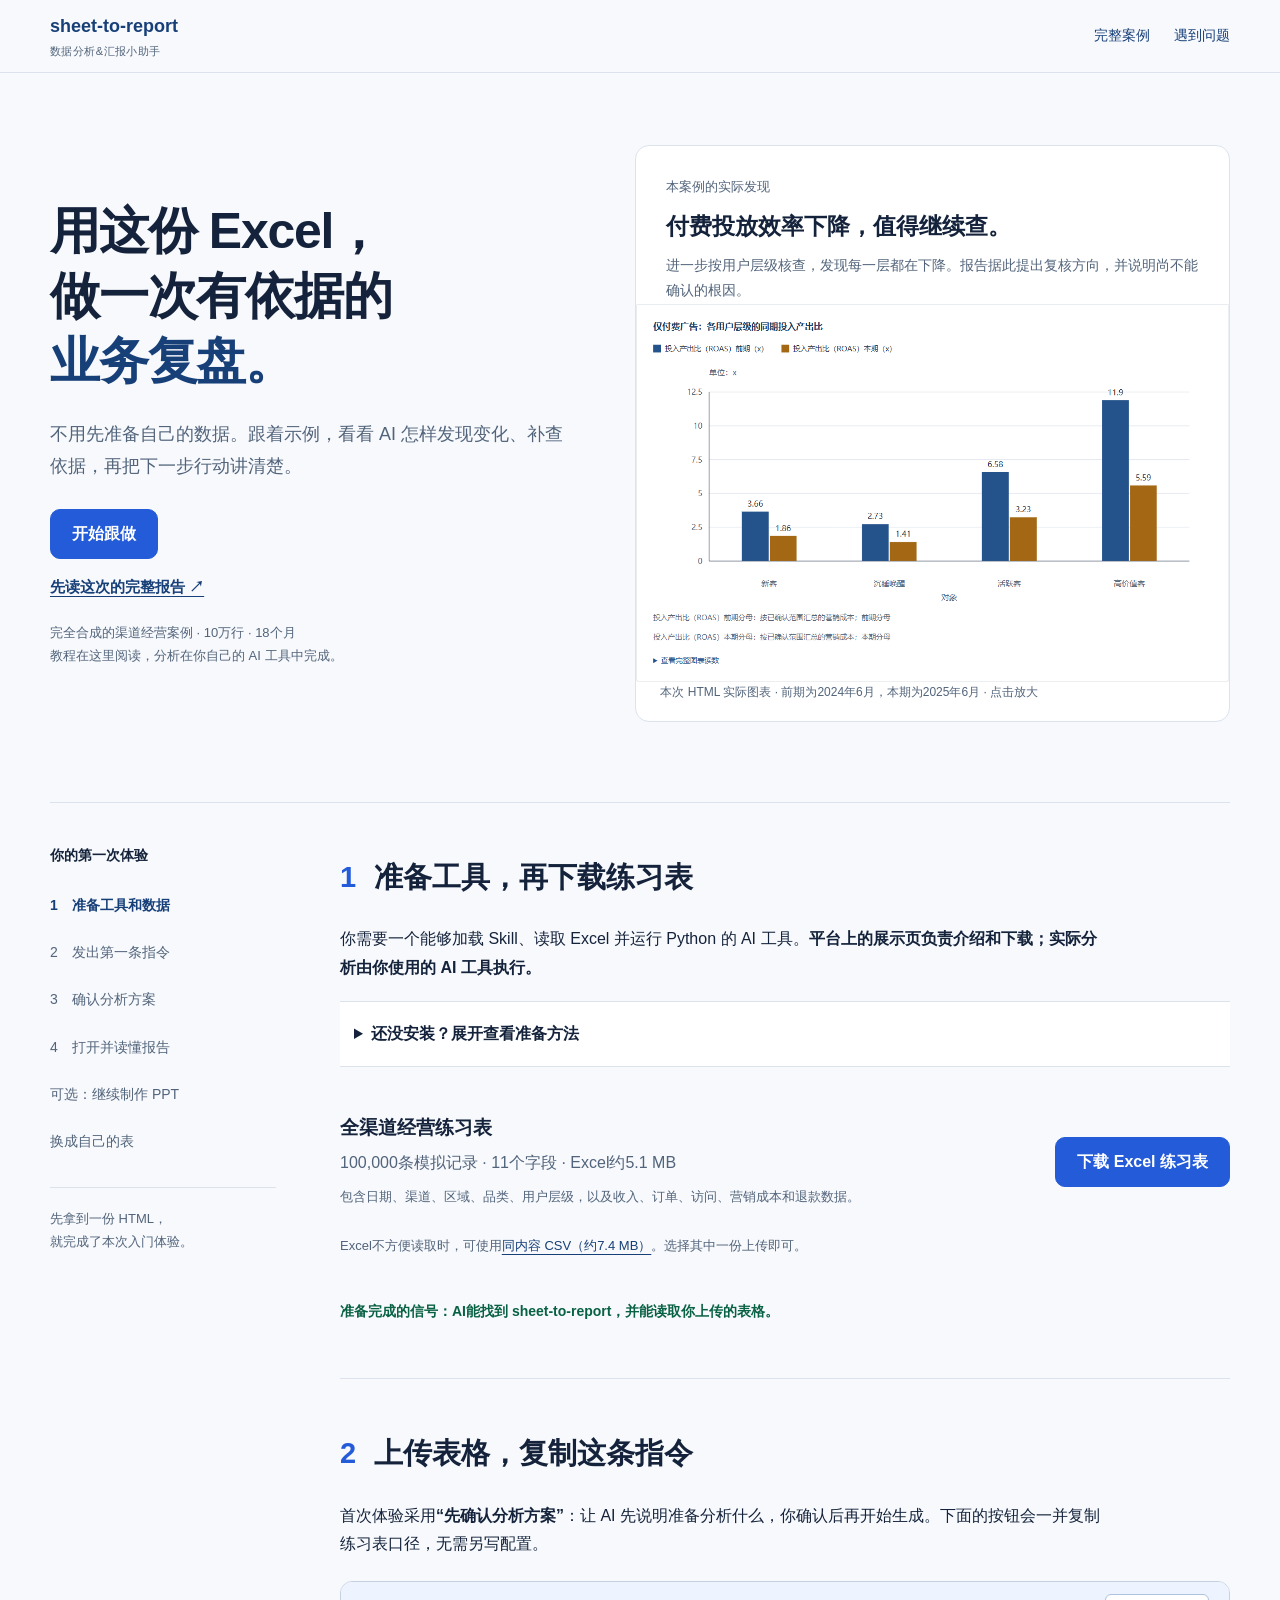
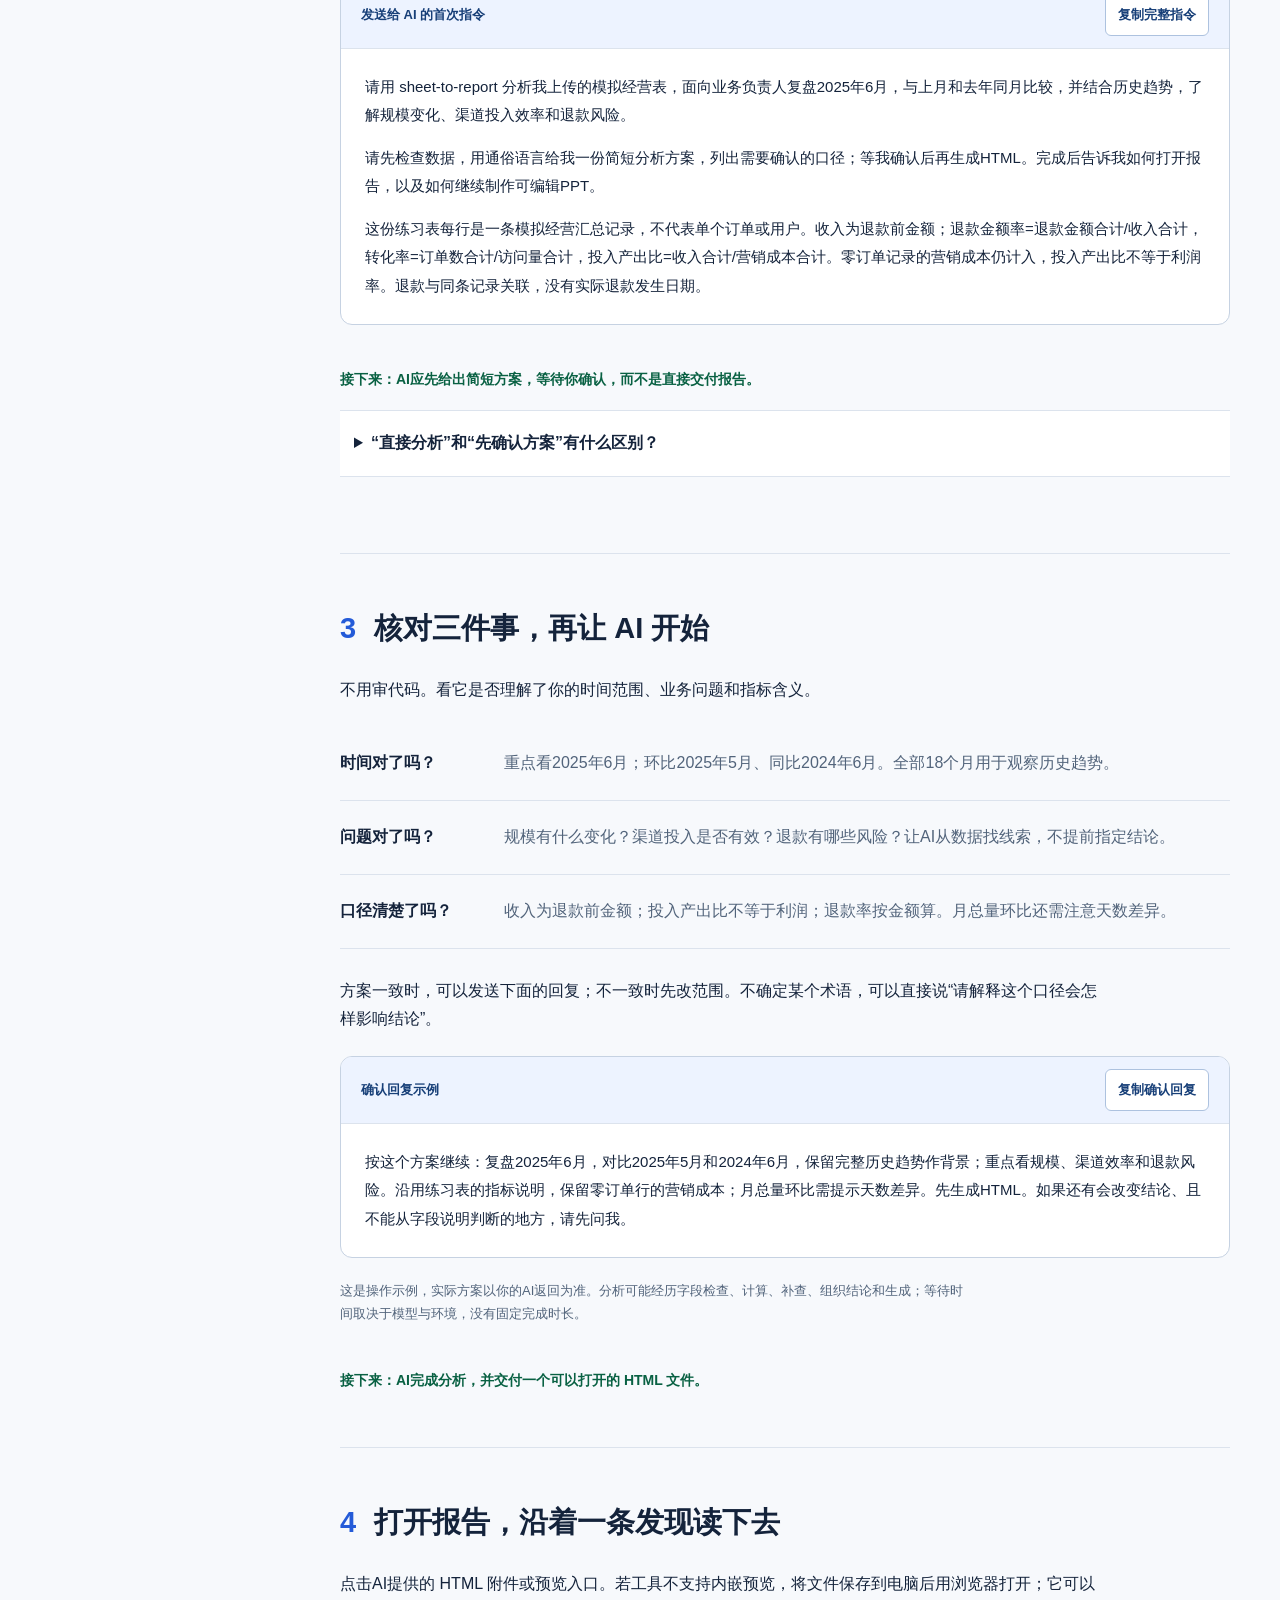
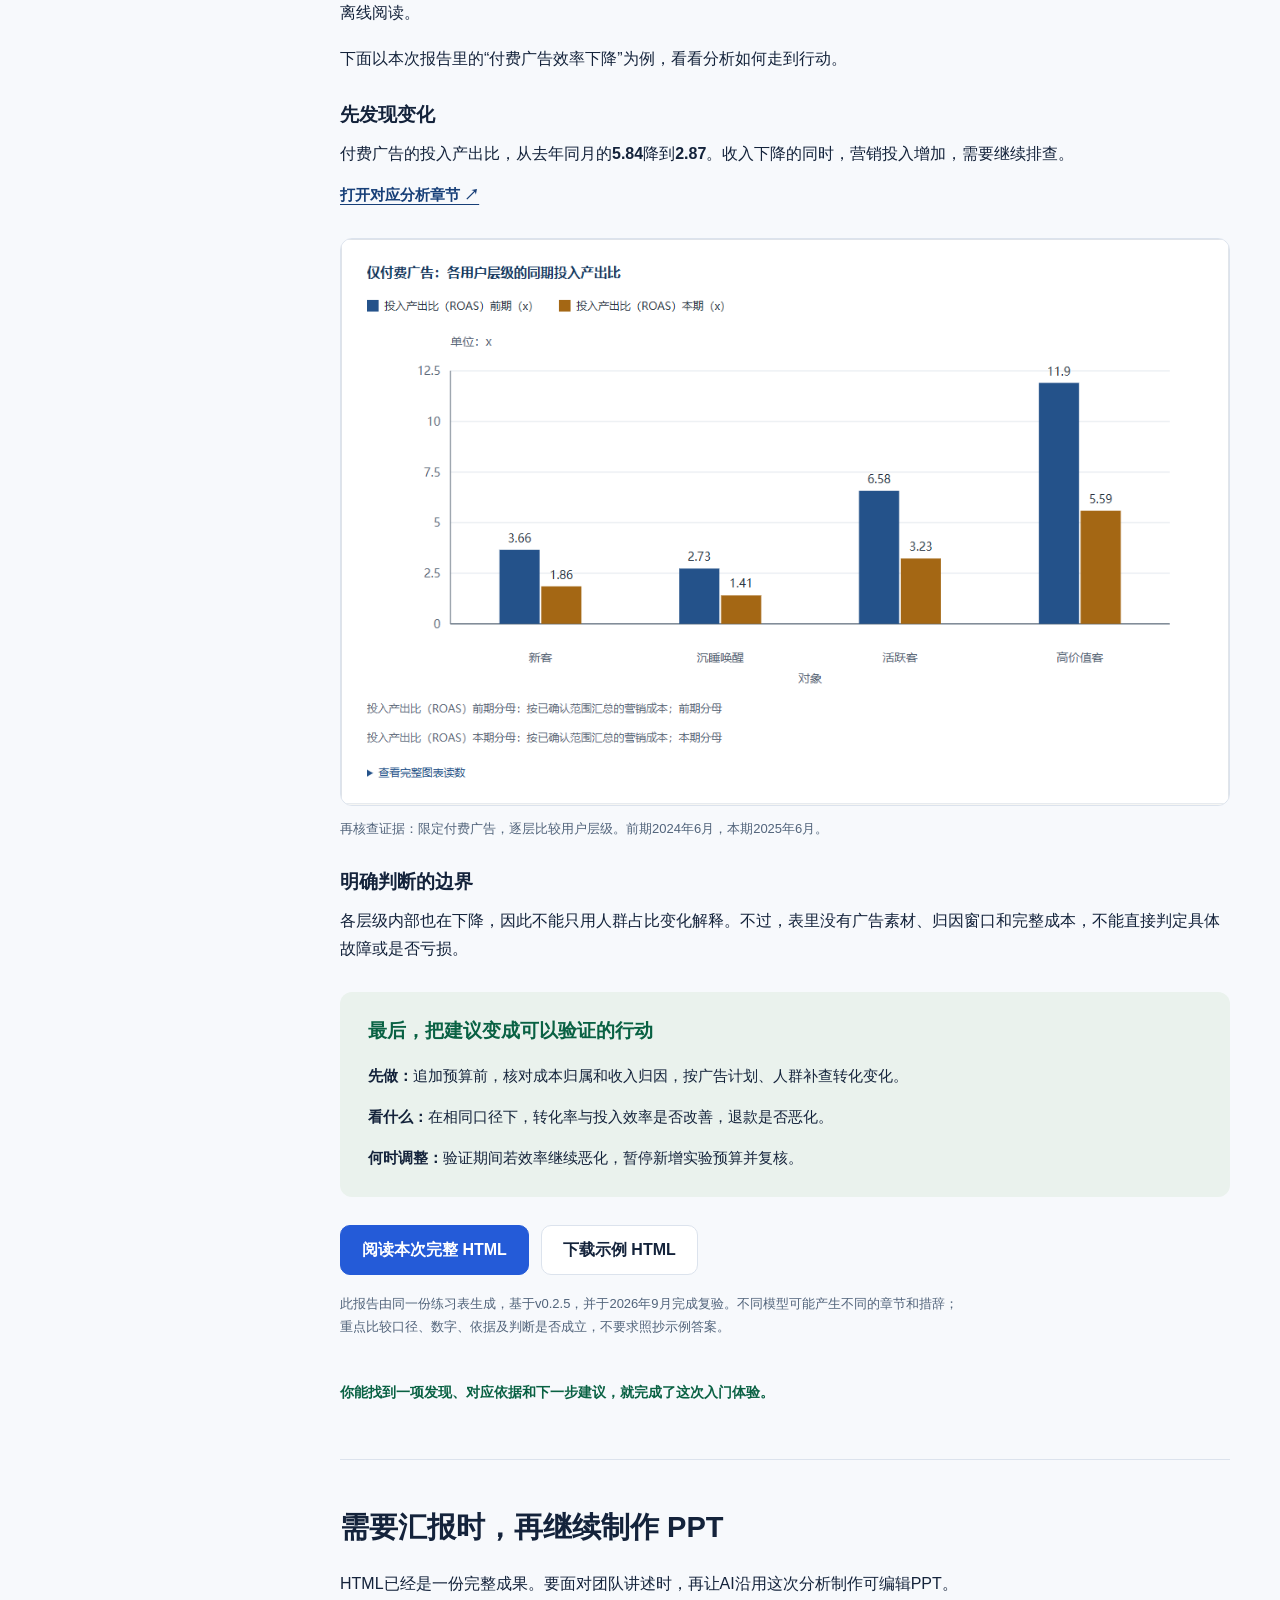
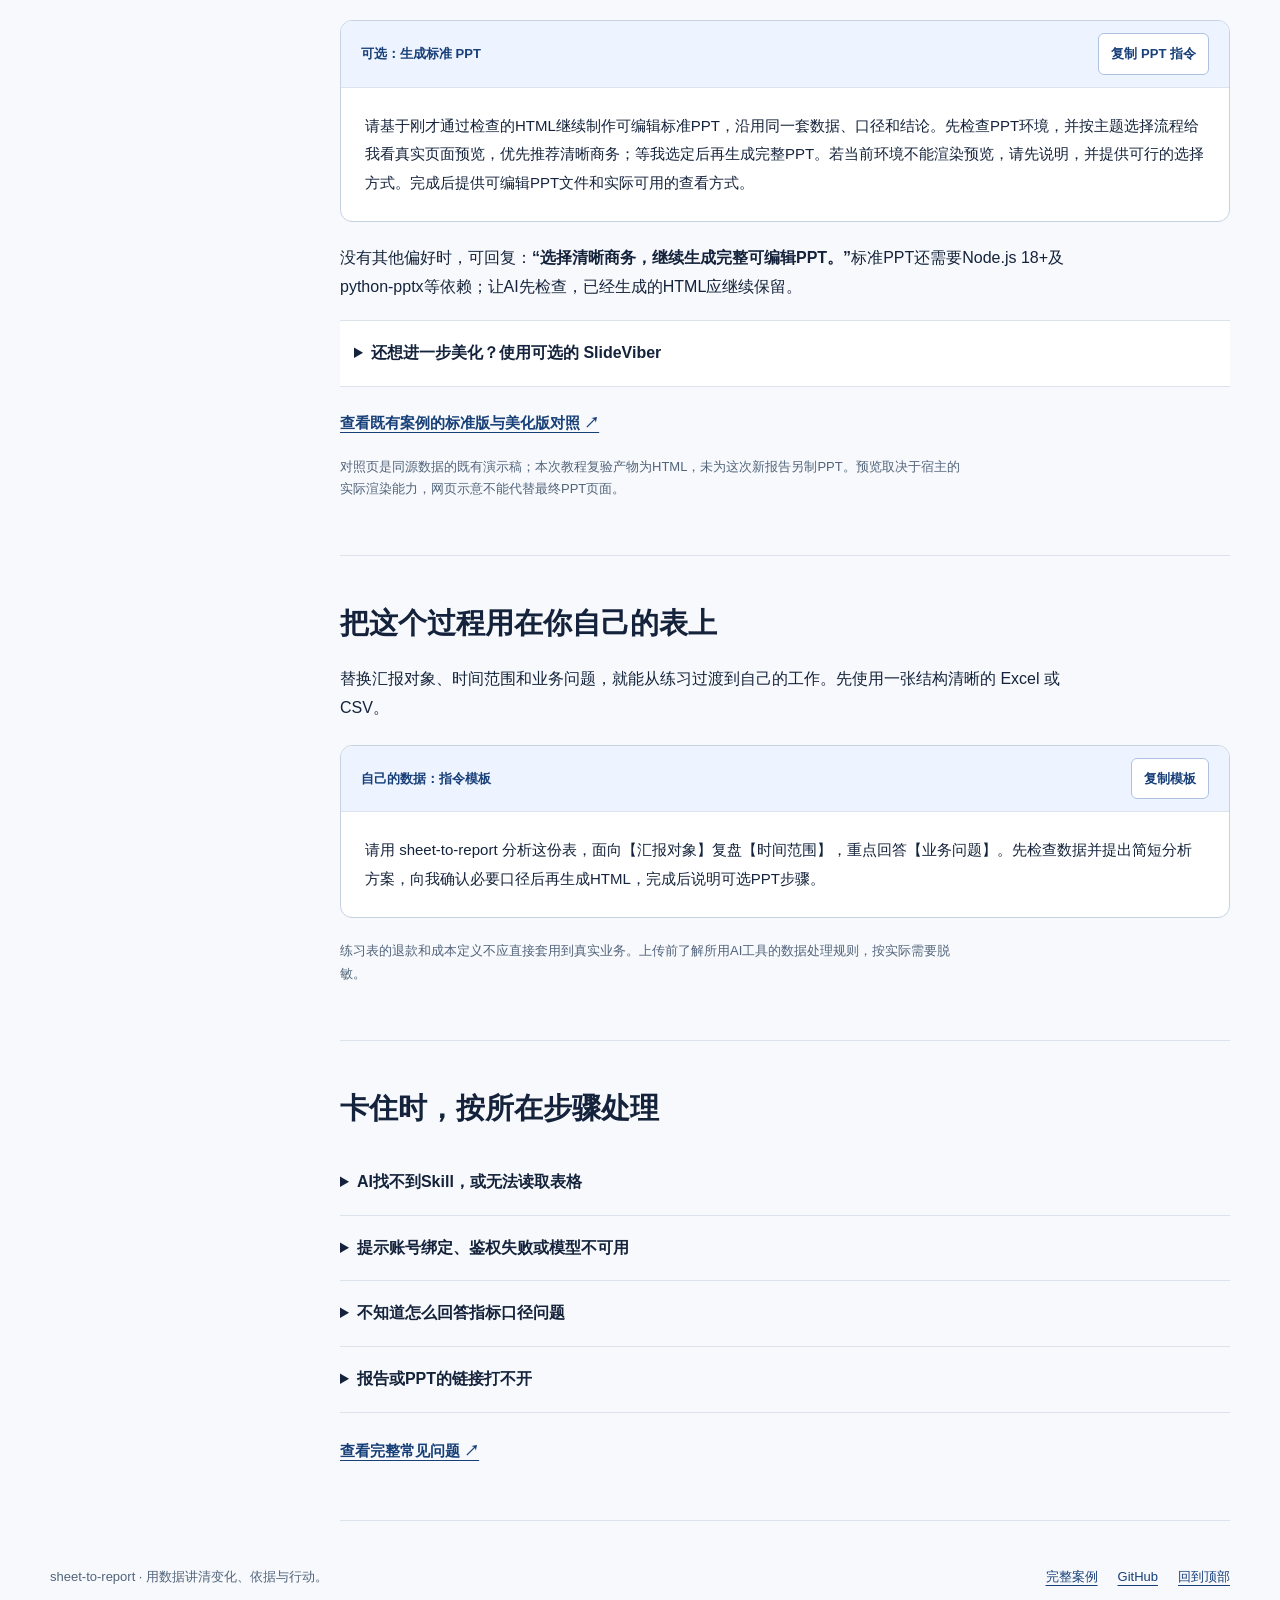
==== docs/guide.html @ 98fe3fe5 "docs: add guided first-use tutorial with synthetic practice data" ====
<!doctype html>
<html lang="zh-CN">
<head>
<meta charset="utf-8"><meta name="viewport" content="width=device-width,initial-scale=1">
<meta name="description" content="下载10万行完全合成的经营练习表，跟着四步体验 sheet-to-report：准备、发起、确认、查看报告；按需继续制作PPT。">
<meta name="theme-color" content="#173f78"><title>跟着示例做一次｜sheet-to-report</title>
<link rel="stylesheet" href="assets/guide/guide.css">
</head>
<body>
<a class="skip" href="#start">跳到操作步骤</a>
<header class="topbar"><div class="top-inner"><a class="brand" href="index.html">sheet-to-report<span>数据分析&amp;汇报小助手</span></a><nav aria-label="站点导航"><a href="index.html">完整案例</a><a href="#help">遇到问题</a></nav></div></header>
<main>
<section class="intro wrap" aria-labelledby="title">
 <div><h1 id="title">用这份 Excel，<br>做一次有依据的<br><em>业务复盘。</em></h1><p class="lead">不用先准备自己的数据。跟着示例，看看 AI 怎样发现变化、补查依据，再把下一步行动讲清楚。</p><a class="button primary" href="#start">开始跟做</a><a class="text-link" href="guide-report.html" target="_blank" rel="noopener">先读这次的完整报告 ↗</a><p class="caption">完全合成的渠道经营案例 · 10万行 · 18个月<br>教程在这里阅读，分析在你自己的 AI 工具中完成。</p></div>
 <figure class="hero-proof"><div class="proof-heading"><span>本案例的实际发现</span><strong>付费投放效率下降，值得继续查。</strong><p>进一步按用户层级核查，发现每一层都在下降。报告据此提出复核方向，并说明尚不能确认的根因。</p></div><a href="assets/guide/paid-segments.png" target="_blank" rel="noopener" aria-label="打开付费用户层级图大图"><img src="assets/guide/paid-segments.png" width="1064" height="680" alt="仅付费广告：新客、沉睡唤醒、活跃客和高价值客的投入产出比，2025年6月均低于2024年6月"></a><figcaption>本次 HTML 实际图表 · 前期为2024年6月，本期为2025年6月 · 点击放大</figcaption></figure>
</section>
<div class="walkthrough wrap">
 <aside class="contents"><p>你的第一次体验</p><nav aria-label="教程步骤"><a href="#start">1　准备工具和数据</a><a href="#ask">2　发出第一条指令</a><a href="#confirm">3　确认分析方案</a><a href="#read">4　打开并读懂报告</a><a href="#ppt">可选：继续制作 PPT</a><a href="#own">换成自己的表</a></nav><p class="small">先拿到一份 HTML，<br>就完成了本次入门体验。</p></aside>
 <div class="steps">
 <section class="step" id="start" aria-labelledby="start-title"><div class="step-heading"><span class="step-number">1</span><h2 id="start-title">准备工具，再下载练习表</h2></div>
 <p>你需要一个能够加载 Skill、读取 Excel 并运行 Python 的 AI 工具。<strong>平台上的展示页负责介绍和下载；实际分析由你使用的 AI 工具执行。</strong></p>
 <details class="help-block" id="install"><summary>还没安装？展开查看准备方法</summary><div class="details-body"><p>例如，你可以在支持本地执行的 Codex 或 Claude Code 中加载本 Skill。以下安装入口来自项目现有说明；不同工具的菜单和授权方式可能不同。</p>
 <h3>使用兼容 Agent Skills 的安装器</h3><p>若电脑已有 Node.js，在终端运行下面的命令，按安装器提示选择你实际使用的工具。命令由兼容安装器执行，不是发给模型的分析话术。</p><div class="copy-box compact"><pre id="install-command">npx skills add https://github.com/majichuan/sheet-to-report --skill sheet-to-report</pre><button type="button" data-copy="install-command">复制安装命令</button></div>
 <h3>使用 Claude Code 插件入口</h3><p>在 Claude Code 中依次执行：</p><div class="copy-box compact"><pre id="claude-command">/plugin marketplace add majichuan/sheet-to-report
/plugin install sheet-to-report@majichuan-skills</pre><button type="button" data-copy="claude-command">复制两条命令</button></div><p class="small">这是作者维护的 GitHub 插件入口，不代表官方社区目录收录。</p>
 <p>也可按所用工具的说明导入 <a href="https://github.com/majichuan/sheet-to-report/releases/tag/v0.2.5" target="_blank" rel="noopener">v0.2.5 发布包</a>，保持整个 Skill 目录完整。HTML 需要 Python 3.10+、pandas、NumPy 和 openpyxl；让 AI 按 <a href="https://github.com/majichuan/sheet-to-report/blob/main/INSTALL.md" target="_blank" rel="noopener">安装与环境说明</a>检查并解释缺项。PPT 的额外依赖到可选阶段再检查。</p>
 </div></details>
 <div class="download-row"><div><h3>全渠道经营练习表</h3><p>100,000条模拟记录 · 11个字段 · Excel约5.1 MB</p><p class="small">包含日期、渠道、区域、品类、用户层级，以及收入、订单、访问、营销成本和退款数据。</p></div><a class="button primary" href="downloads/sheet-to-report-100k.xlsx" download>下载 Excel 练习表</a></div>
 <p class="small">Excel不方便读取时，可使用<a href="downloads/sheet-to-report-100k.csv" download>同内容 CSV（约7.4 MB）</a>。选择其中一份上传即可。</p>
 <p class="done">准备完成的信号：AI能找到 sheet-to-report，并能读取你上传的表格。</p>
 </section>
 <section class="step" id="ask" aria-labelledby="ask-title"><div class="step-heading"><span class="step-number">2</span><h2 id="ask-title">上传表格，复制这条指令</h2></div>
 <p>首次体验采用<strong>“先确认分析方案”</strong>：让 AI 先说明准备分析什么，你确认后再开始生成。下面的按钮会一并复制练习表口径，无需另写配置。</p>
 <div class="copy-box"><div class="copy-head"><span>发送给 AI 的首次指令</span><button type="button" data-copy="first-prompt">复制完整指令</button></div><div id="first-prompt" class="prompt" tabindex="0"><p>请用 sheet-to-report 分析我上传的模拟经营表，面向业务负责人复盘2025年6月，与上月和去年同月比较，并结合历史趋势，了解规模变化、渠道投入效率和退款风险。</p><p>请先检查数据，用通俗语言给我一份简短分析方案，列出需要确认的口径；等我确认后再生成HTML。完成后告诉我如何打开报告，以及如何继续制作可编辑PPT。</p><p>这份练习表每行是一条模拟经营汇总记录，不代表单个订单或用户。收入为退款前金额；退款金额率=退款金额合计/收入合计，转化率=订单数合计/访问量合计，投入产出比=收入合计/营销成本合计。零订单记录的营销成本仍计入，投入产出比不等于利润率。退款与同条记录关联，没有实际退款发生日期。</p></div></div>
 <p class="done">接下来：AI应先给出简短方案，等待你确认，而不是直接交付报告。</p>
 <details class="help-block"><summary>“直接分析”和“先确认方案”有什么区别？</summary><div class="details-body"><p><strong>先确认方案：</strong>适合第一次使用、目标还需整理，或希望先掌握分析范围时。你确认方案后开始生成。</p><p><strong>直接分析：</strong>适合目标和口径已清楚时；在指令中明确说“直接分析”。遇到会改变结论的歧义，AI仍需询问。</p><p>如果这次AI跳过确认就开始分析，可以提醒：“先停在分析方案，等我确认后再生成。”具体表现仍受模型与宿主影响。</p></div></details>
 </section>
 <section class="step" id="confirm" aria-labelledby="confirm-title"><div class="step-heading"><span class="step-number">3</span><h2 id="confirm-title">核对三件事，再让 AI 开始</h2></div><p>不用审代码。看它是否理解了你的时间范围、业务问题和指标含义。</p>
 <dl class="review-list"><div><dt>时间对了吗？</dt><dd>重点看2025年6月；环比2025年5月、同比2024年6月。全部18个月用于观察历史趋势。</dd></div><div><dt>问题对了吗？</dt><dd>规模有什么变化？渠道投入是否有效？退款有哪些风险？让AI从数据找线索，不提前指定结论。</dd></div><div><dt>口径清楚了吗？</dt><dd>收入为退款前金额；投入产出比不等于利润；退款率按金额算。月总量环比还需注意天数差异。</dd></div></dl>
 <p>方案一致时，可以发送下面的回复；不一致时先改范围。不确定某个术语，可以直接说“请解释这个口径会怎样影响结论”。</p>
 <div class="copy-box"><div class="copy-head"><span>确认回复示例</span><button type="button" data-copy="confirm-prompt">复制确认回复</button></div><p id="confirm-prompt" class="prompt" tabindex="0">按这个方案继续：复盘2025年6月，对比2025年5月和2024年6月，保留完整历史趋势作背景；重点看规模、渠道效率和退款风险。沿用练习表的指标说明，保留零订单行的营销成本；月总量环比需提示天数差异。先生成HTML。如果还有会改变结论、且不能从字段说明判断的地方，请先问我。</p></div>
 <p class="small">这是操作示例，实际方案以你的AI返回为准。分析可能经历字段检查、计算、补查、组织结论和生成；等待时间取决于模型与环境，没有固定完成时长。</p><p class="done">接下来：AI完成分析，并交付一个可以打开的 HTML 文件。</p>
 </section>
 <section class="step" id="read" aria-labelledby="read-title"><div class="step-heading"><span class="step-number">4</span><h2 id="read-title">打开报告，沿着一条发现读下去</h2></div><p>点击AI提供的 HTML 附件或预览入口。若工具不支持内嵌预览，将文件保存到电脑后用浏览器打开；它可以离线阅读。</p><p>下面以本次报告里的“付费广告效率下降”为例，看看分析如何走到行动。</p>
 <article class="finding"><h3>先发现变化</h3><p>付费广告的投入产出比，从去年同月的<strong>5.84</strong>降到<strong>2.87</strong>。收入下降的同时，营销投入增加，需要继续排查。</p><a class="text-link" href="guide-report.html#paid-efficiency" target="_blank" rel="noopener">打开对应分析章节 ↗</a></article>
 <figure class="evidence-figure"><a href="assets/guide/paid-segments.png" target="_blank" rel="noopener" aria-label="放大用户层级核查图"><img src="assets/guide/paid-segments.png" alt="付费广告四类用户层级同比投入产出比均下降，进一步核查总体变化的证据" width="1064" height="680" loading="lazy"></a><figcaption>再核查证据：限定付费广告，逐层比较用户层级。前期2024年6月，本期2025年6月。</figcaption></figure>
 <article class="finding"><h3>明确判断的边界</h3><p>各层级内部也在下降，因此不能只用人群占比变化解释。不过，表里没有广告素材、归因窗口和完整成本，不能直接判定具体故障或是否亏损。</p></article>
 <article class="action-note"><h3>最后，把建议变成可以验证的行动</h3><p><strong>先做：</strong>追加预算前，核对成本归属和收入归因，按广告计划、人群补查转化变化。</p><p><strong>看什么：</strong>在相同口径下，转化率与投入效率是否改善，退款是否恶化。</p><p><strong>何时调整：</strong>验证期间若效率继续恶化，暂停新增实验预算并复核。</p></article>
 <div class="actions"><a class="button primary" href="guide-report.html" target="_blank" rel="noopener">阅读本次完整 HTML</a><a class="button" href="guide-report.html" download="sheet-to-report-练习案例报告.html">下载示例 HTML</a></div>
 <p class="small">此报告由同一份练习表生成，基于v0.2.5，并于2026年9月完成复验。不同模型可能产生不同的章节和措辞；重点比较口径、数字、依据及判断是否成立，不要求照抄示例答案。</p><p class="done">你能找到一项发现、对应依据和下一步建议，就完成了这次入门体验。</p>
 </section>
 <section class="step optional" id="ppt" aria-labelledby="ppt-title"><h2 id="ppt-title">需要汇报时，再继续制作 PPT</h2><p>HTML已经是一份完整成果。要面对团队讲述时，再让AI沿用这次分析制作可编辑PPT。</p>
 <div class="copy-box"><div class="copy-head"><span>可选：生成标准 PPT</span><button type="button" data-copy="ppt-prompt">复制 PPT 指令</button></div><p id="ppt-prompt" class="prompt" tabindex="0">请基于刚才通过检查的HTML继续制作可编辑标准PPT，沿用同一套数据、口径和结论。先检查PPT环境，并按主题选择流程给我看真实页面预览，优先推荐清晰商务；等我选定后再生成完整PPT。若当前环境不能渲染预览，请先说明，并提供可行的选择方式。完成后提供可编辑PPT文件和实际可用的查看方式。</p></div>
 <p>没有其他偏好时，可回复：<strong>“选择清晰商务，继续生成完整可编辑PPT。”</strong>标准PPT还需要Node.js 18+及python-pptx等依赖；让AI先检查，已经生成的HTML应继续保留。</p>
 <details class="help-block"><summary>还想进一步美化？使用可选的 SlideViber</summary><div class="details-body"><p>SlideViber需另行安装。美化时沿用相同分析和已选主题，另外保存美化稿，标准稿保留。</p><div class="copy-box"><div class="copy-head"><span>可选：进一步美化</span><button type="button" data-copy="beautify-prompt">复制美化指令</button></div><p id="beautify-prompt" class="prompt" tabindex="0">我希望进一步美化刚才的标准PPT。请先确认SlideViber是否已安装；如果可用，沿用相同数字、口径、结论和已选主题继续美化。若未安装，请告诉我安装入口，保留现有HTML和标准PPT。</p></div><a href="https://github.com/tf71991/slideviber-skill" target="_blank" rel="noopener">查看 SlideViber 安装说明 ↗</a></div></details>
 <p><a class="text-link" href="index.html#comparison">查看既有案例的标准版与美化版对照 ↗</a></p><p class="small">对照页是同源数据的既有演示稿；本次教程复验产物为HTML，未为这次新报告另制PPT。预览取决于宿主的实际渲染能力，网页示意不能代替最终PPT页面。</p>
 </section>
 <section class="step" id="own" aria-labelledby="own-title"><h2 id="own-title">把这个过程用在你自己的表上</h2><p>替换汇报对象、时间范围和业务问题，就能从练习过渡到自己的工作。先使用一张结构清晰的 Excel 或 CSV。</p><div class="copy-box"><div class="copy-head"><span>自己的数据：指令模板</span><button type="button" data-copy="own-prompt">复制模板</button></div><p id="own-prompt" class="prompt" tabindex="0">请用 sheet-to-report 分析这份表，面向【汇报对象】复盘【时间范围】，重点回答【业务问题】。先检查数据并提出简短分析方案，向我确认必要口径后再生成HTML，完成后说明可选PPT步骤。</p></div><p class="small">练习表的退款和成本定义不应直接套用到真实业务。上传前了解所用AI工具的数据处理规则，按实际需要脱敏。</p></section>
 <section class="step" id="help" aria-labelledby="help-title"><h2 id="help-title">卡住时，按所在步骤处理</h2><div class="faq"><details><summary>AI找不到Skill，或无法读取表格</summary><p>确认Skill已经加载，上传的是Excel或CSV文件而不是网页地址。让AI说明缺少哪项能力。需要安装时返回<a href="#install" data-expand="install">准备步骤</a>。</p></details><details><summary>提示账号绑定、鉴权失败或模型不可用</summary><p>先按所用AI平台的提示检查模型访问权限。这类问题发生在宿主侧，不需要为此重做表格。平台实验场不是本教程的必经步骤。</p></details><details><summary>不知道怎么回答指标口径问题</summary><p>可以回复：“请用这份表的字段解释两种口径有什么差别，以及会影响什么结论。”本练习采用第2步附带的定义；真实业务以你的实际定义为准。</p></details><details><summary>报告或PPT的链接打不开</summary><p>请AI重新提供实际文件或可用附件。HTML保存后可用浏览器打开；PPTX可用PowerPoint或WPS打开。当前宿主支持真实渲染时，可请AI直接展示页面图片；不能渲染时应明确说明。</p></details></div><a class="text-link" href="https://github.com/majichuan/sheet-to-report/blob/main/FAQ.md" target="_blank" rel="noopener">查看完整常见问题 ↗</a></section>
 </div>
</div>
</main>
<footer class="wrap"><p>sheet-to-report · 用数据讲清变化、依据与行动。</p><p><a href="index.html">完整案例</a><a href="https://github.com/majichuan/sheet-to-report" target="_blank" rel="noopener">GitHub</a><a href="#title">回到顶部</a></p></footer>
<div id="copy-status" role="status" aria-live="polite"></div>
<script src="assets/guide/guide.js"></script>
</body></html>
---- docs/assets/guide/guide.css ----
:root{color-scheme:light;--ink:#14233b;--muted:#52647b;--blue:#245bd8;--deep:#173f78;--green:#096143;--line:#dce3ed;--paper:#f7f9fc;--max:1180px;--top:72px}
*{box-sizing:border-box}html{scroll-behavior:smooth;scroll-padding-top:92px}body{margin:0;background:var(--paper);color:var(--ink);font:16px/1.8 "Microsoft YaHei UI","PingFang SC","Noto Sans CJK SC",sans-serif;-webkit-font-smoothing:antialiased}::selection{background:#cfe0ff;color:#102b4e}a{color:var(--deep);text-underline-offset:4px}a:hover{color:var(--blue)}a:focus-visible,button:focus-visible,summary:focus-visible,[tabindex]:focus-visible{outline:3px solid var(--blue);outline-offset:5px}button{font:inherit;cursor:pointer}button,a,summary{-webkit-tap-highlight-color:transparent}img{display:block;max-width:100%;height:auto}h1,h2,h3,p,figure{margin:0}h1,h2,h3{line-height:1.35}p+p{margin-top:14px}h2{font-size:29px}h3{font-size:19px}.wrap{width:min(calc(100% - 48px),var(--max));margin-inline:auto}.topbar{position:sticky;top:0;z-index:30;background:#f7f9fc;border-bottom:1px solid var(--line)}.top-inner{width:min(calc(100% - 48px),var(--max));min-height:var(--top);margin:auto;display:flex;align-items:center;justify-content:space-between;gap:24px}.brand{font-size:18px;font-weight:800;text-decoration:none;white-space:nowrap}.brand span{display:block;font-size:11px;font-weight:500;color:var(--muted);letter-spacing:.04em}.top-inner nav{display:flex;gap:24px;font-size:14px}.top-inner nav a{text-decoration:none}.skip{position:fixed;left:16px;top:-90px;z-index:99;padding:8px 16px;background:white}.skip:focus{top:10px}.intro{display:grid;grid-template-columns:1fr 1.14fr;gap:64px;align-items:center;padding-block:72px 80px}.intro h1{font-size:clamp(34px,3.9vw,52px);line-height:1.3;letter-spacing:-.025em}.intro em{font-style:normal;color:var(--deep)}.lead{max-width:29em;margin-top:24px;color:var(--muted);font-size:18px}.button{display:inline-flex;align-items:center;justify-content:center;padding:12px 21px;min-height:48px;border:1px solid var(--line);border-radius:10px;background:white;color:var(--ink);text-decoration:none;font-weight:700;line-height:1.5;transition:background .15s ease-out}.button.primary{background:var(--blue);color:white;border-color:var(--blue)}.button.primary:hover{background:var(--deep);border-color:var(--deep)}.button:hover{background:#edf3ff}.intro .button{margin-top:26px}.intro .text-link{display:block;margin-top:14px}.text-link{font-weight:700;font-size:15px}.caption,.small,figcaption{font-size:13px;color:var(--muted);line-height:1.75}.caption{margin-top:22px}.hero-proof{background:white;border:1px solid var(--line);border-radius:14px;overflow:hidden}.proof-heading{padding:26px 30px 0}.proof-heading>span{font-size:13px;color:var(--muted)}.proof-heading strong{display:block;font-size:23px;line-height:1.5;margin-block:8px 10px}.proof-heading p{color:var(--muted);font-size:14px}.hero-proof figcaption{padding:0 24px 18px;font-size:12px}.hero-proof img{width:100%}.walkthrough{display:grid;grid-template-columns:226px minmax(0,1fr);gap:64px;align-items:start;border-top:1px solid var(--line)}.contents{position:sticky;top:calc(var(--top) + 28px);padding-top:40px}.contents>p:first-child{font-weight:700;font-size:14px;margin-bottom:16px}.contents nav{display:grid;gap:4px}.contents nav a{display:block;padding:9px 0;color:var(--muted);font-size:14px;text-decoration:none}.contents nav a[aria-current="location"]{font-weight:800;color:var(--deep)}.contents nav a:hover{text-decoration:underline}.contents .small{margin-top:24px;padding-top:20px;border-top:1px solid var(--line)}.steps{min-width:0}.step{padding:48px 0 54px;border-bottom:1px solid var(--line)}.step-heading{display:flex;gap:18px;align-items:baseline;margin-bottom:22px}.step-number{font-size:29px;color:var(--blue);font-variant-numeric:tabular-nums;font-weight:700}.step>h2{margin-bottom:22px}.step>p{max-width:48em}.step>p+p,.step>p+details,.step>details+p{margin-top:18px}.help-block{border-block:1px solid var(--line);margin-block:22px;background:#fff}.help-block summary,.faq summary{cursor:pointer;font-weight:700;padding:18px 14px;min-height:48px}.details-body{padding:0 20px 24px}.details-body h3{margin:24px 0 12px}.download-row{display:flex;align-items:center;justify-content:space-between;gap:30px;padding:26px 0;margin-top:18px}.download-row p{margin-top:8px;color:var(--muted)}.download-row .button{flex-shrink:0}.done{color:var(--green);font-size:14px;font-weight:700;margin-top:24px!important;padding-top:18px}.copy-box{margin-block:22px;background:white;border:1px solid #c6d2e2;border-radius:12px;overflow:hidden}.copy-head{display:flex;align-items:center;justify-content:space-between;gap:16px;padding:12px 20px;background:#edf3ff;border-bottom:1px solid var(--line);font-size:13px;font-weight:700;color:var(--deep)}.copy-box button{border:1px solid #adc2df;border-radius:6px;background:white;color:var(--deep);padding:8px 12px;font-size:13px;font-weight:700;min-height:40px;white-space:nowrap}.copy-box button:hover{background:#dce9ff}.prompt{padding:24px;line-height:1.9;font-size:15px;overflow-wrap:anywhere}.copy-box.compact{padding:16px;display:flex;align-items:start;gap:16px;flex-wrap:wrap}.copy-box pre{margin:0;white-space:pre-wrap;overflow-wrap:anywhere;font:13px/1.8 Consolas,monospace;flex:1;min-width:180px}.review-list{margin:22px 0 28px}.review-list div{display:grid;grid-template-columns:140px 1fr;gap:24px;padding:22px 0;border-bottom:1px solid var(--line)}.review-list dt{font-weight:800}.review-list dd{margin:0;color:var(--muted)}.finding{margin-block:28px}.finding h3{margin-bottom:12px}.finding p{margin-bottom:12px}.evidence-figure{margin-block:28px}.evidence-figure img{width:100%;border:1px solid var(--line);border-radius:12px}.evidence-figure figcaption{margin-top:12px}.action-note{background:#eaf2ed;padding:26px 28px;margin-top:24px;border-radius:12px}.action-note h3{color:var(--green);margin-bottom:18px}.action-note p{font-size:15px}.actions{display:flex;flex-wrap:wrap;gap:12px;margin-block:28px 18px}.optional{background:transparent}.faq{margin-bottom:24px}.faq details{border-bottom:1px solid var(--line)}.faq summary{padding-inline:0}.faq p{padding:0 0 24px;color:var(--muted)}footer{padding-block:44px;display:flex;justify-content:space-between;gap:24px;color:var(--muted);font-size:13px}footer p+p{margin:0}footer a{margin-left:20px}#copy-status:not(:empty){position:fixed;bottom:20px;left:50%;transform:translateX(-50%);z-index:40;max-width:calc(100% - 32px);padding:12px 20px;background:var(--ink);color:white;border-radius:8px;font-size:14px;box-shadow:0 6px 24px #14233b24}summary:hover{color:var(--deep)}
@media(max-width:1000px){.intro{gap:32px}.walkthrough{grid-template-columns:190px minmax(0,1fr);gap:32px}.download-row{align-items:flex-start;flex-direction:column;gap:20px}.intro h1{font-size:40px}.proof-heading{padding:20px 20px 0}.proof-heading strong{font-size:20px}}
@media(max-width:700px){:root{--top:68px}.wrap,.top-inner{width:calc(100% - 32px)}.top-inner{gap:12px}.brand{font-size:16px}.brand span{font-size:10px}.top-inner nav{gap:14px;font-size:12px}.intro{grid-template-columns:1fr;gap:32px;padding-block:38px 44px}.intro h1{font-size:36px}.lead{font-size:16px}.hero-proof{max-width:560px}.walkthrough{display:block}.contents{position:static;padding:26px 0;border-bottom:1px solid var(--line)}.contents nav{grid-template-columns:1fr 1fr;gap:0 12px}.contents .small{display:none}.contents nav a{font-size:13px}.step{padding-block:34px 40px}.step-heading{gap:12px;margin-bottom:18px}h2{font-size:24px}.step-number{font-size:24px}body{font-size:15px}.copy-head{padding:10px 14px;gap:8px}.copy-head>span{font-size:12px}.copy-box button{font-size:12px;padding:8px}.prompt{padding:18px;font-size:14px}.review-list div{grid-template-columns:1fr;gap:7px;padding-block:18px}.action-note{padding:22px 20px}.details-body{padding-inline:14px}.download-row .button{width:100%}.actions .button{width:100%}footer{flex-direction:column;gap:12px}footer a:first-child{margin-left:0}}
@media(prefers-reduced-motion:reduce){html{scroll-behavior:auto}.button{transition:none}}
@media print{.topbar,.contents,.skip,.copy-box button,#copy-status{display:none}body{background:white;font-size:11pt}.wrap{width:100%}.intro{display:block;padding:0}.intro h1{font-size:26pt}.hero-proof{max-width:75%;margin:24px auto}.walkthrough{display:block}.step{break-inside:auto}.copy-box,figure,.action-note{break-inside:avoid}a{color:inherit}.button{border:0;padding:0;min-height:0;background:none!important;color:inherit!important}.intro .button,.intro .text-link{display:none}}
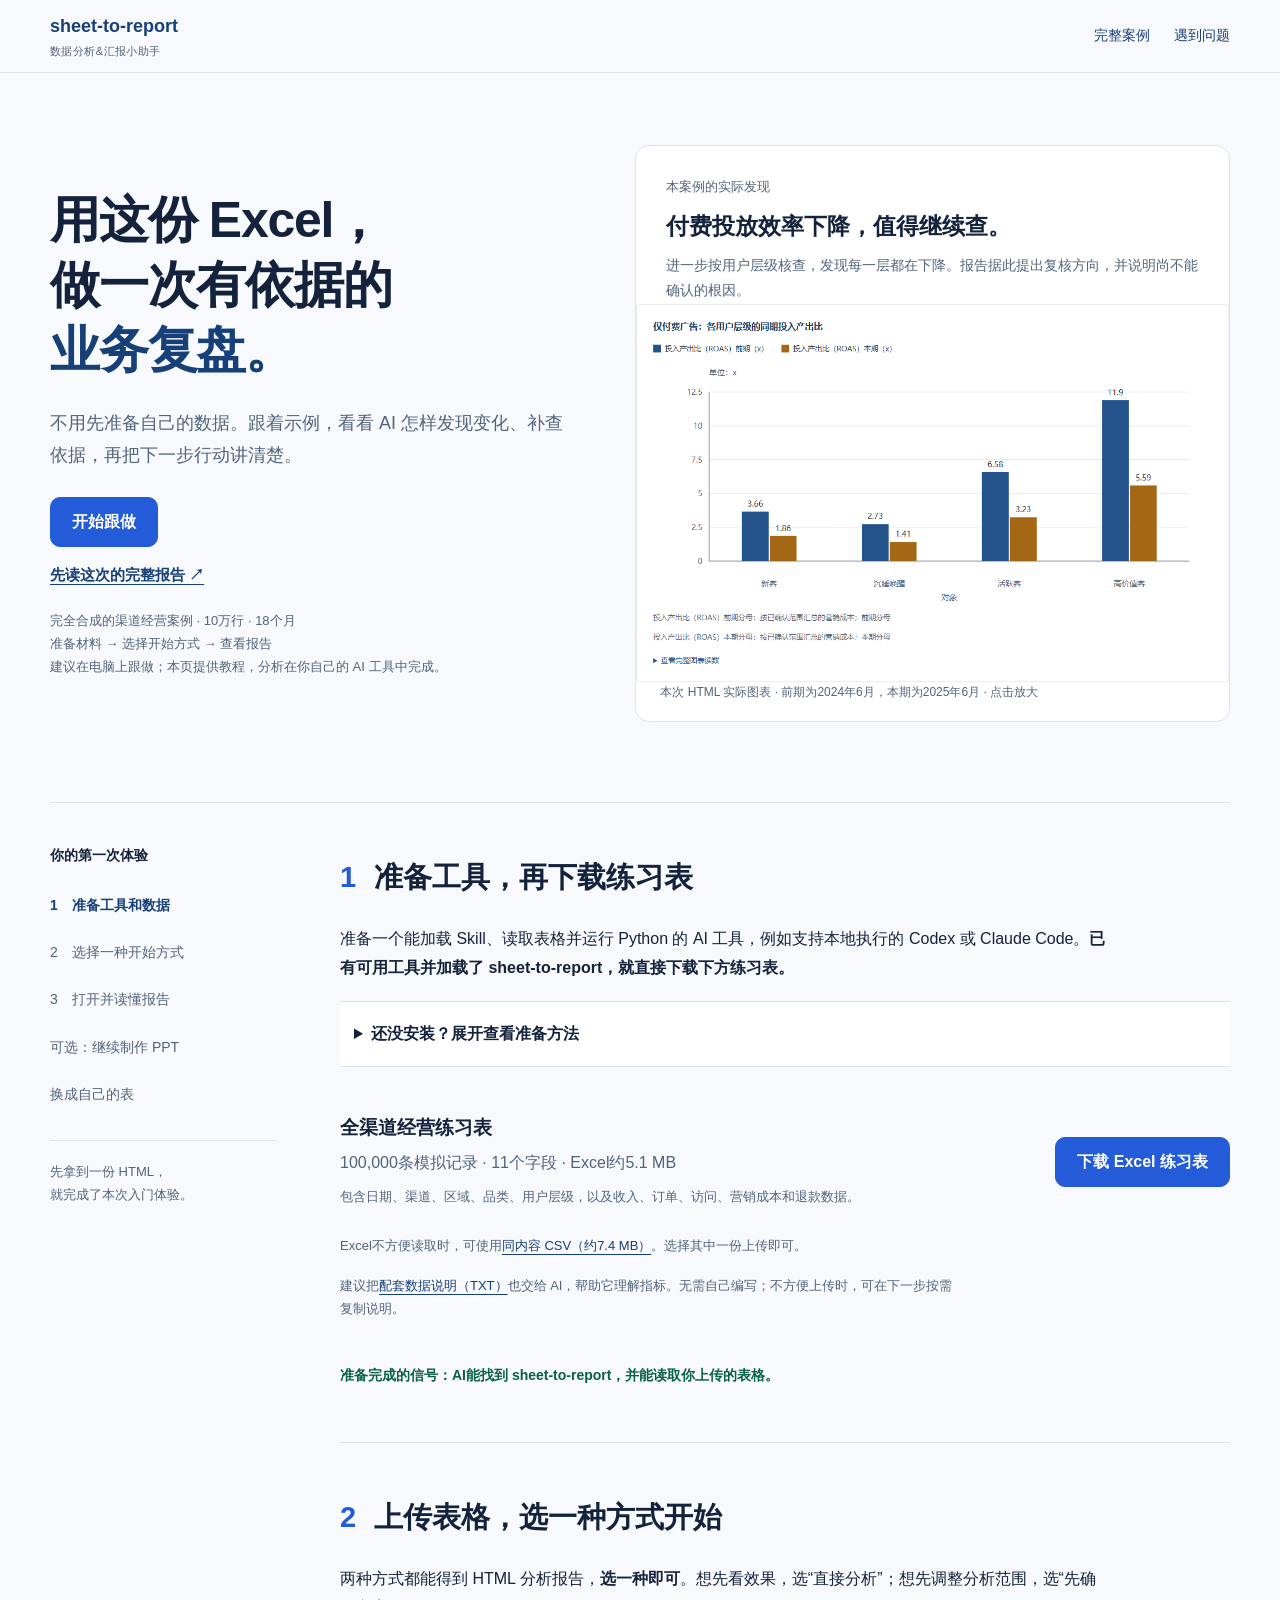
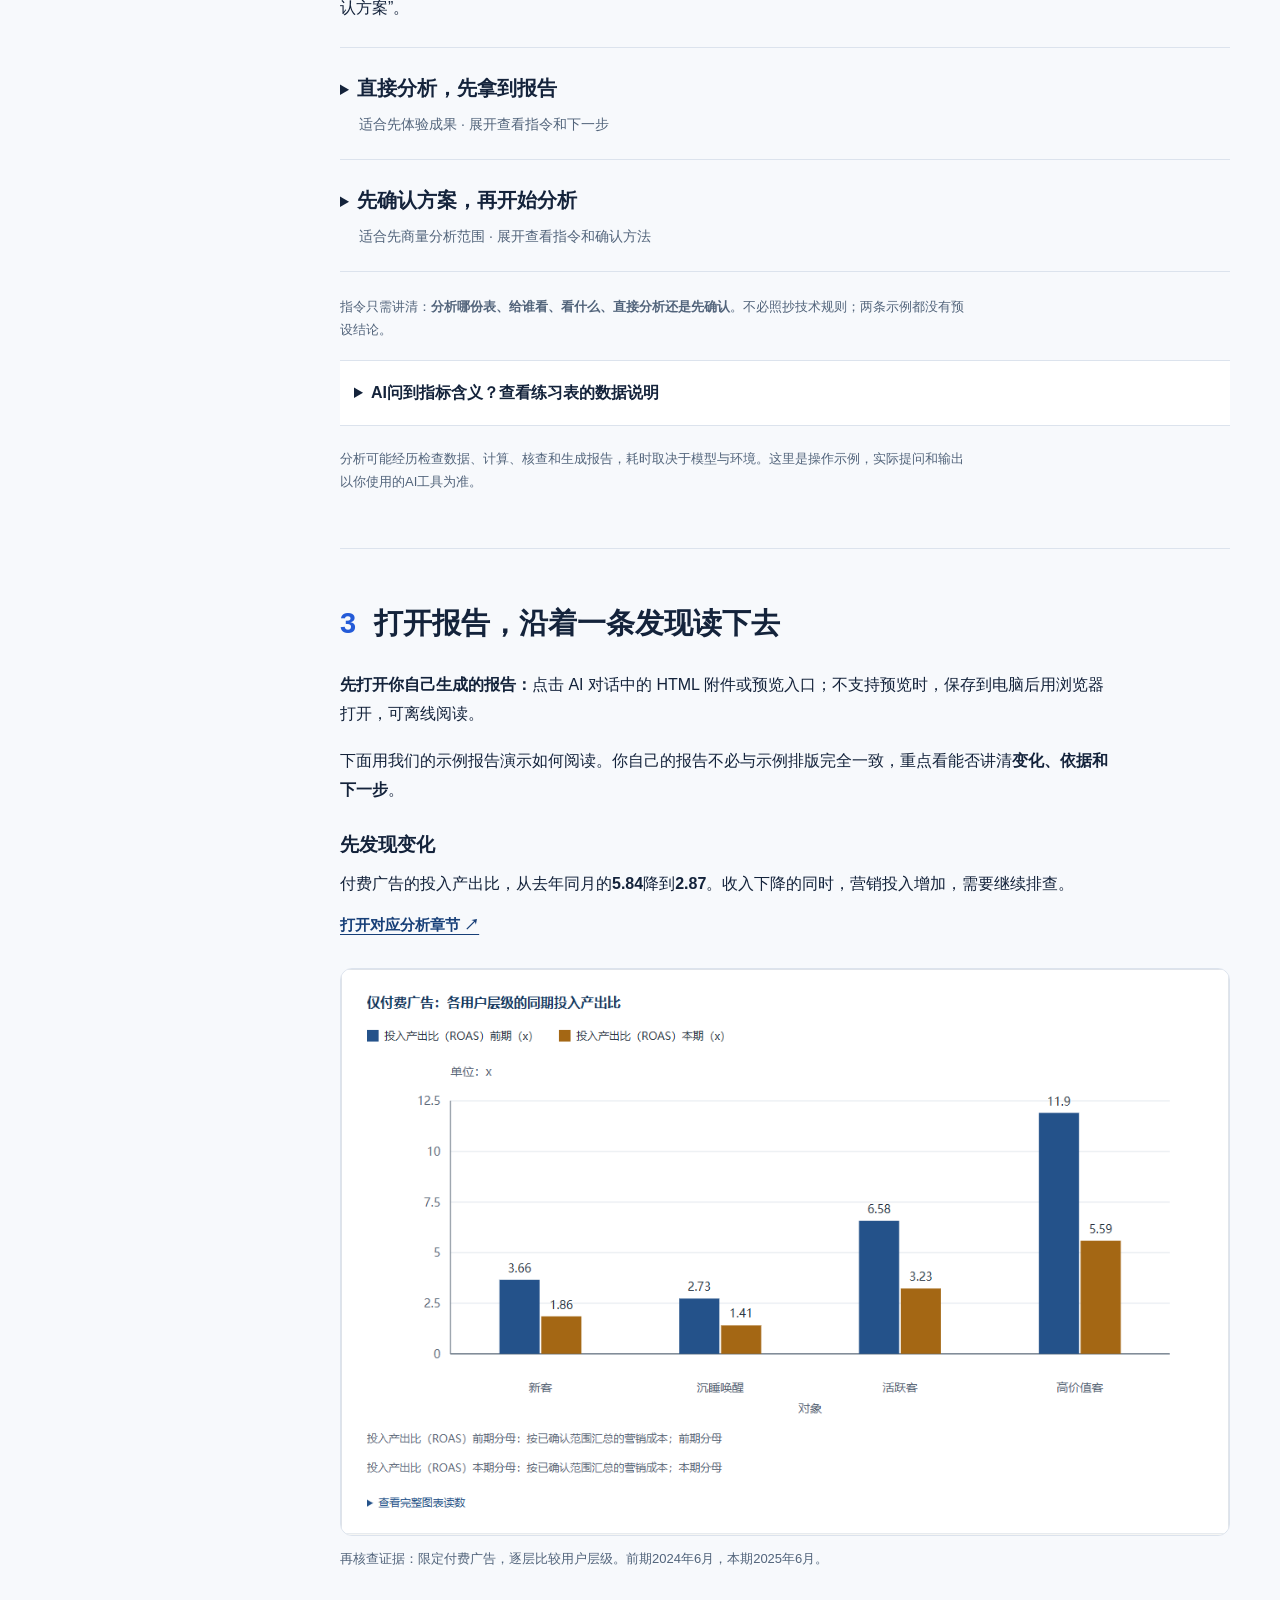
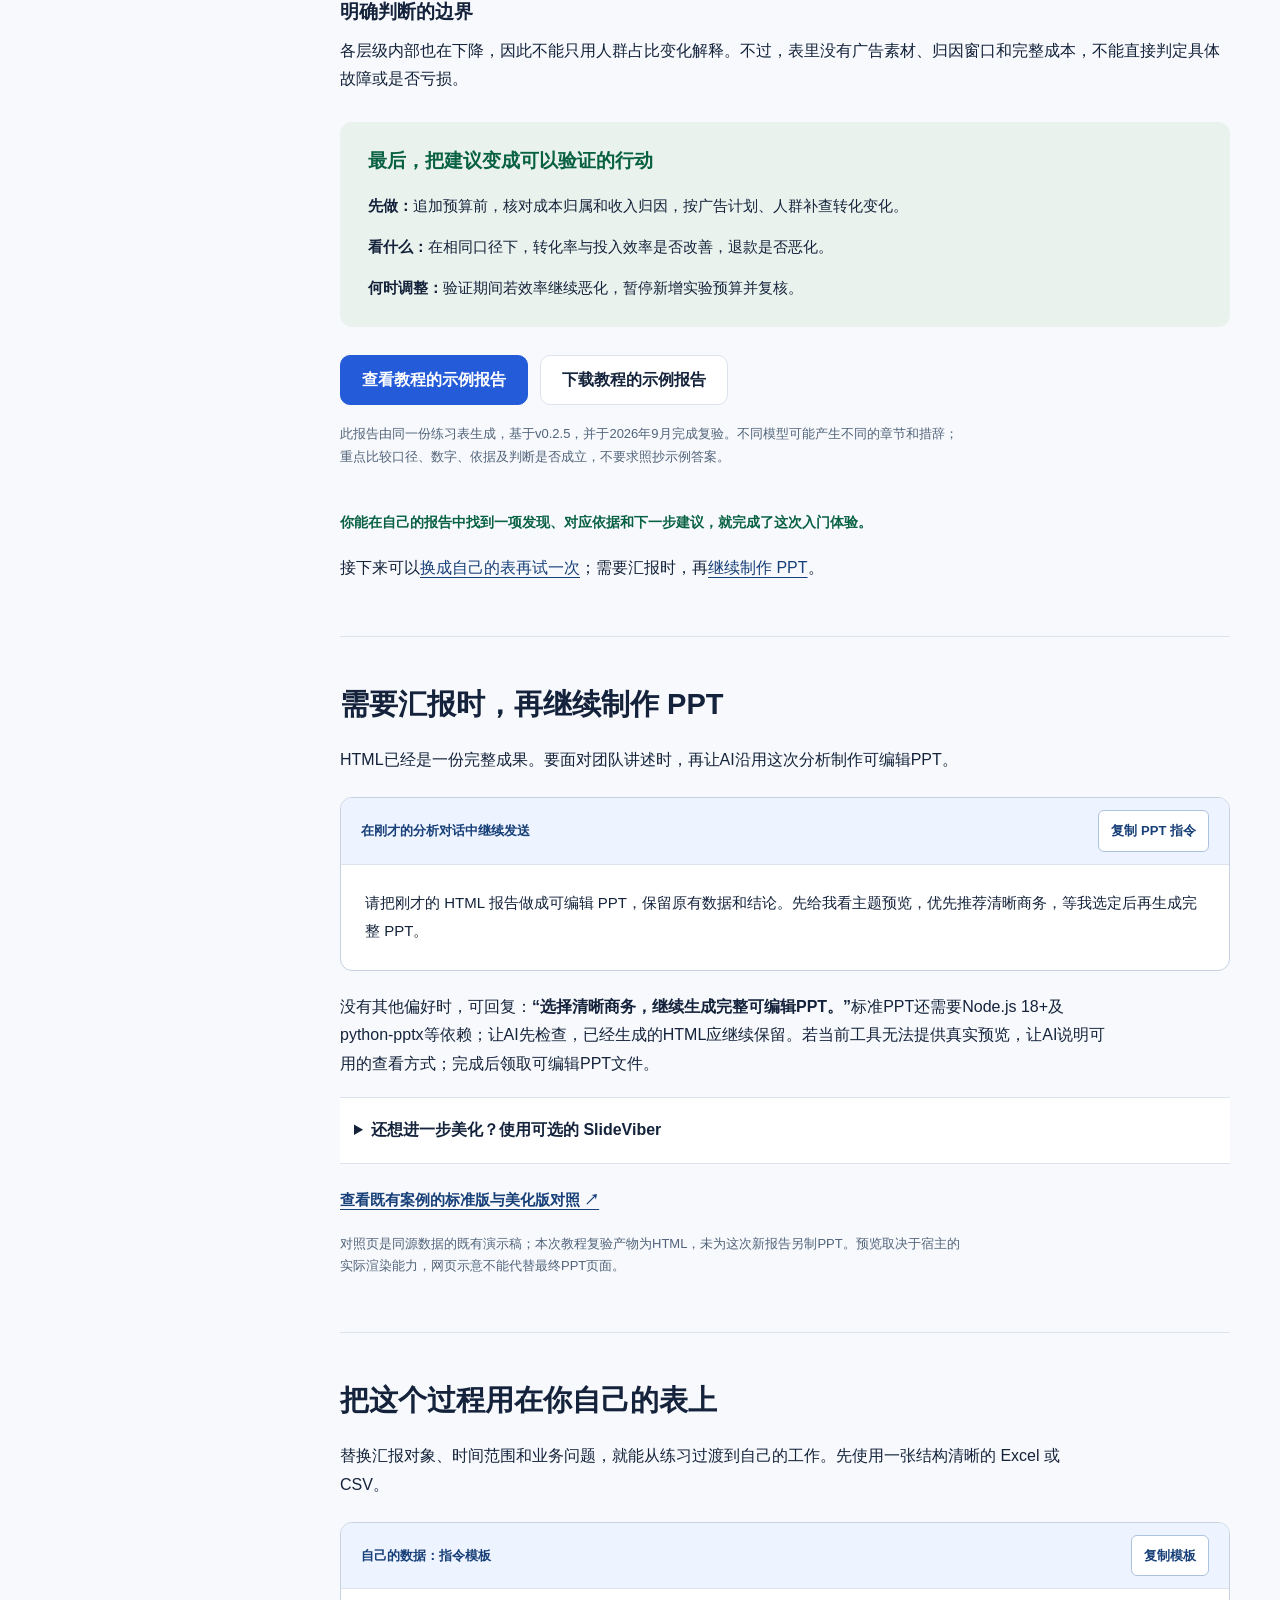
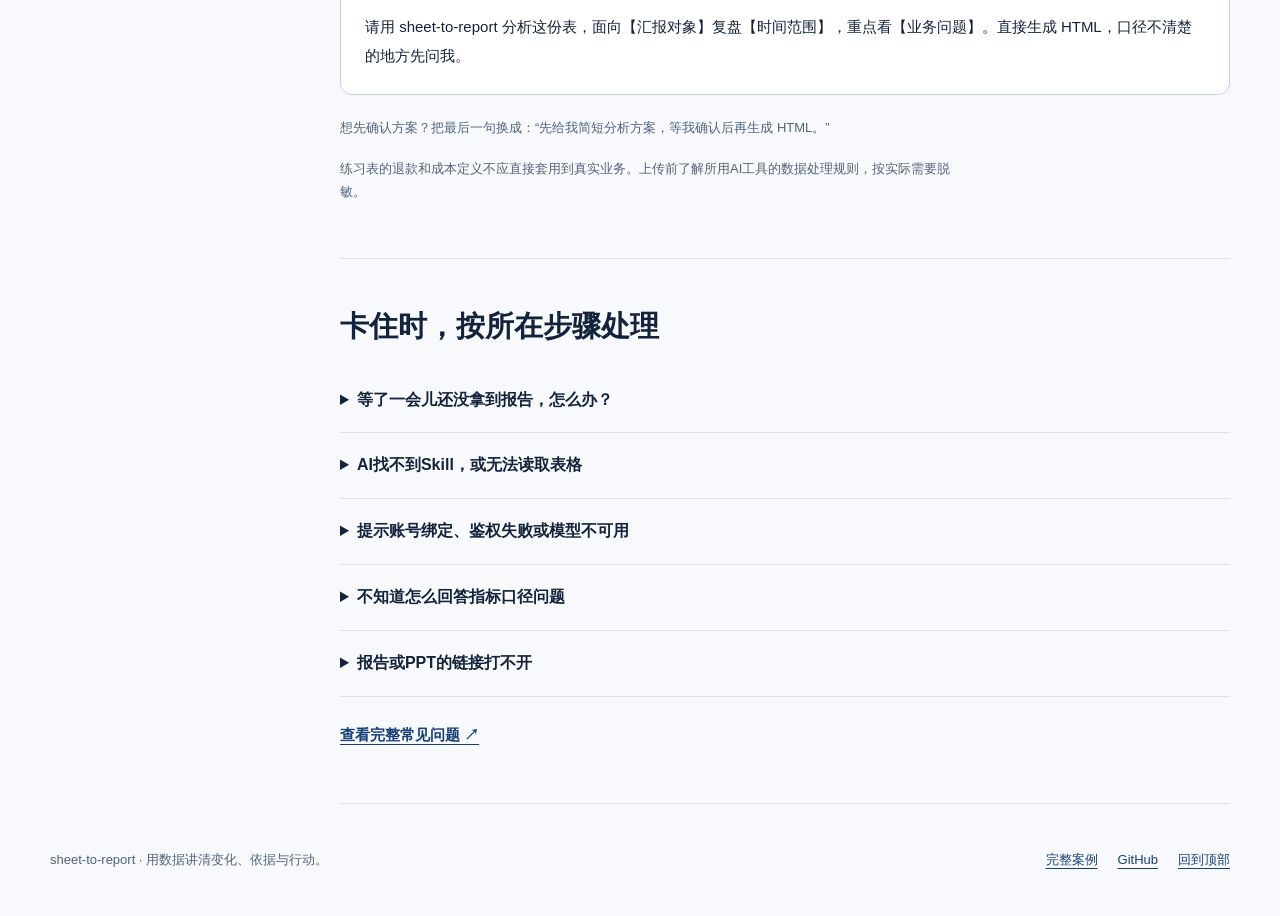
==== commit ee30ee0c: "docs: simplify tutorial routes and first-use prompts" ====
--- a/docs/guide.html
+++ b/docs/guide.html
@@ -2,7 +2,7 @@
 <html lang="zh-CN">
 <head>
 <meta charset="utf-8"><meta name="viewport" content="width=device-width,initial-scale=1">
-<meta name="description" content="下载10万行完全合成的经营练习表，跟着四步体验 sheet-to-report：准备、发起、确认、查看报告；按需继续制作PPT。">
+<meta name="description" content="下载10万行完全合成的经营练习表，跟着三步体验 sheet-to-report：准备材料、选择开始方式、查看报告；按需继续制作PPT。">
 <meta name="theme-color" content="#173f78"><title>跟着示例做一次｜sheet-to-report</title>
 <link rel="stylesheet" href="assets/guide/guide.css">
 </head>
@@ -11,52 +11,62 @@
 <header class="topbar"><div class="top-inner"><a class="brand" href="index.html">sheet-to-report<span>数据分析&amp;汇报小助手</span></a><nav aria-label="站点导航"><a href="index.html">完整案例</a><a href="#help">遇到问题</a></nav></div></header>
 <main>
 <section class="intro wrap" aria-labelledby="title">
- <div><h1 id="title">用这份 Excel，<br>做一次有依据的<br><em>业务复盘。</em></h1><p class="lead">不用先准备自己的数据。跟着示例，看看 AI 怎样发现变化、补查依据，再把下一步行动讲清楚。</p><a class="button primary" href="#start">开始跟做</a><a class="text-link" href="guide-report.html" target="_blank" rel="noopener">先读这次的完整报告 ↗</a><p class="caption">完全合成的渠道经营案例 · 10万行 · 18个月<br>教程在这里阅读，分析在你自己的 AI 工具中完成。</p></div>
+ <div><h1 id="title">用这份 Excel，<br>做一次有依据的<br><em>业务复盘。</em></h1><p class="lead">不用先准备自己的数据。跟着示例，看看 AI 怎样发现变化、补查依据，再把下一步行动讲清楚。</p><a class="button primary" href="#start">开始跟做</a><a class="text-link" href="guide-report.html" target="_blank" rel="noopener">先读这次的完整报告 ↗</a><p class="caption">完全合成的渠道经营案例 · 10万行 · 18个月<br>准备材料 → 选择开始方式 → 查看报告<br>建议在电脑上跟做；本页提供教程，分析在你自己的 AI 工具中完成。</p></div>
  <figure class="hero-proof"><div class="proof-heading"><span>本案例的实际发现</span><strong>付费投放效率下降，值得继续查。</strong><p>进一步按用户层级核查，发现每一层都在下降。报告据此提出复核方向，并说明尚不能确认的根因。</p></div><a href="assets/guide/paid-segments.png" target="_blank" rel="noopener" aria-label="打开付费用户层级图大图"><img src="assets/guide/paid-segments.png" width="1064" height="680" alt="仅付费广告：新客、沉睡唤醒、活跃客和高价值客的投入产出比，2025年6月均低于2024年6月"></a><figcaption>本次 HTML 实际图表 · 前期为2024年6月，本期为2025年6月 · 点击放大</figcaption></figure>
 </section>
 <div class="walkthrough wrap">
- <aside class="contents"><p>你的第一次体验</p><nav aria-label="教程步骤"><a href="#start">1　准备工具和数据</a><a href="#ask">2　发出第一条指令</a><a href="#confirm">3　确认分析方案</a><a href="#read">4　打开并读懂报告</a><a href="#ppt">可选：继续制作 PPT</a><a href="#own">换成自己的表</a></nav><p class="small">先拿到一份 HTML，<br>就完成了本次入门体验。</p></aside>
+ <aside class="contents"><p>你的第一次体验</p><nav aria-label="教程步骤"><a href="#start">1　准备工具和数据</a><a href="#ask">2　选择一种开始方式</a><a href="#read">3　打开并读懂报告</a><a href="#ppt">可选：继续制作 PPT</a><a href="#own">换成自己的表</a></nav><p class="small">先拿到一份 HTML，<br>就完成了本次入门体验。</p></aside>
  <div class="steps">
  <section class="step" id="start" aria-labelledby="start-title"><div class="step-heading"><span class="step-number">1</span><h2 id="start-title">准备工具，再下载练习表</h2></div>
- <p>你需要一个能够加载 Skill、读取 Excel 并运行 Python 的 AI 工具。<strong>平台上的展示页负责介绍和下载；实际分析由你使用的 AI 工具执行。</strong></p>
- <details class="help-block" id="install"><summary>还没安装？展开查看准备方法</summary><div class="details-body"><p>例如，你可以在支持本地执行的 Codex 或 Claude Code 中加载本 Skill。以下安装入口来自项目现有说明；不同工具的菜单和授权方式可能不同。</p>
- <h3>使用兼容 Agent Skills 的安装器</h3><p>若电脑已有 Node.js，在终端运行下面的命令，按安装器提示选择你实际使用的工具。命令由兼容安装器执行，不是发给模型的分析话术。</p><div class="copy-box compact"><pre id="install-command">npx skills add https://github.com/majichuan/sheet-to-report --skill sheet-to-report</pre><button type="button" data-copy="install-command">复制安装命令</button></div>
+ <p>准备一个能加载 Skill、读取表格并运行 Python 的 AI 工具，例如支持本地执行的 Codex 或 Claude Code。<strong>已有可用工具并加载了 sheet-to-report，就直接下载下方练习表。</strong></p>
+ <details class="help-block" id="install"><summary>还没安装？展开查看准备方法</summary><div class="details-body"><p>平台上的展示页负责介绍和下载，分析需在支持执行的 AI 工具中完成。例如，你可以在支持本地执行的 Codex 或 Claude Code 中加载本 Skill。以下安装入口来自项目现有说明；不同工具的菜单和授权方式可能不同。</p>
+ <h3>使用兼容 Agent Skills 的安装器</h3><p>若电脑已有 Node.js，在终端运行下面的命令，按安装器提示选择你实际使用的工具。命令由兼容安装器执行，不是发给模型的分析话术。</p><div class="copy-box compact"><pre id="install-command">npx skills add https://github.com/majichuan/sheet-to-report --skill sheet-to-report</pre><button type="button" data-copy="install-command" data-copy-destination="terminal">复制安装命令</button></div>
  <h3>使用 Claude Code 插件入口</h3><p>在 Claude Code 中依次执行：</p><div class="copy-box compact"><pre id="claude-command">/plugin marketplace add majichuan/sheet-to-report
-/plugin install sheet-to-report@majichuan-skills</pre><button type="button" data-copy="claude-command">复制两条命令</button></div><p class="small">这是作者维护的 GitHub 插件入口，不代表官方社区目录收录。</p>
+/plugin install sheet-to-report@majichuan-skills</pre><button type="button" data-copy="claude-command" data-copy-destination="claude">复制两条命令</button></div><p class="small">这是作者维护的 GitHub 插件入口，不代表官方社区目录收录。</p>
  <p>也可按所用工具的说明导入 <a href="https://github.com/majichuan/sheet-to-report/releases/tag/v0.2.5" target="_blank" rel="noopener">v0.2.5 发布包</a>，保持整个 Skill 目录完整。HTML 需要 Python 3.10+、pandas、NumPy 和 openpyxl；让 AI 按 <a href="https://github.com/majichuan/sheet-to-report/blob/main/INSTALL.md" target="_blank" rel="noopener">安装与环境说明</a>检查并解释缺项。PPT 的额外依赖到可选阶段再检查。</p>
  </div></details>
  <div class="download-row"><div><h3>全渠道经营练习表</h3><p>100,000条模拟记录 · 11个字段 · Excel约5.1 MB</p><p class="small">包含日期、渠道、区域、品类、用户层级，以及收入、订单、访问、营销成本和退款数据。</p></div><a class="button primary" href="downloads/sheet-to-report-100k.xlsx" download>下载 Excel 练习表</a></div>
  <p class="small">Excel不方便读取时，可使用<a href="downloads/sheet-to-report-100k.csv" download>同内容 CSV（约7.4 MB）</a>。选择其中一份上传即可。</p>
+ <p class="small">建议把<a href="downloads/sheet-to-report-100k-notes.txt" download>配套数据说明（TXT）</a>也交给 AI，帮助它理解指标。无需自己编写；不方便上传时，可在下一步按需复制说明。</p>
  <p class="done">准备完成的信号：AI能找到 sheet-to-report，并能读取你上传的表格。</p>
  </section>
- <section class="step" id="ask" aria-labelledby="ask-title"><div class="step-heading"><span class="step-number">2</span><h2 id="ask-title">上传表格，复制这条指令</h2></div>
- <p>首次体验采用<strong>“先确认分析方案”</strong>：让 AI 先说明准备分析什么，你确认后再开始生成。下面的按钮会一并复制练习表口径，无需另写配置。</p>
- <div class="copy-box"><div class="copy-head"><span>发送给 AI 的首次指令</span><button type="button" data-copy="first-prompt">复制完整指令</button></div><div id="first-prompt" class="prompt" tabindex="0"><p>请用 sheet-to-report 分析我上传的模拟经营表，面向业务负责人复盘2025年6月，与上月和去年同月比较，并结合历史趋势，了解规模变化、渠道投入效率和退款风险。</p><p>请先检查数据，用通俗语言给我一份简短分析方案，列出需要确认的口径；等我确认后再生成HTML。完成后告诉我如何打开报告，以及如何继续制作可编辑PPT。</p><p>这份练习表每行是一条模拟经营汇总记录，不代表单个订单或用户。收入为退款前金额；退款金额率=退款金额合计/收入合计，转化率=订单数合计/访问量合计，投入产出比=收入合计/营销成本合计。零订单记录的营销成本仍计入，投入产出比不等于利润率。退款与同条记录关联，没有实际退款发生日期。</p></div></div>
- <p class="done">接下来：AI应先给出简短方案，等待你确认，而不是直接交付报告。</p>
- <details class="help-block"><summary>“直接分析”和“先确认方案”有什么区别？</summary><div class="details-body"><p><strong>先确认方案：</strong>适合第一次使用、目标还需整理，或希望先掌握分析范围时。你确认方案后开始生成。</p><p><strong>直接分析：</strong>适合目标和口径已清楚时；在指令中明确说“直接分析”。遇到会改变结论的歧义，AI仍需询问。</p><p>如果这次AI跳过确认就开始分析，可以提醒：“先停在分析方案，等我确认后再生成。”具体表现仍受模型与宿主影响。</p></div></details>
+ <section class="step" id="ask" aria-labelledby="ask-title"><div class="step-heading"><span class="step-number">2</span><h2 id="ask-title">上传表格，选一种方式开始</h2></div>
+ <p>两种方式都能得到 HTML 分析报告，<strong>选一种即可</strong>。想先看效果，选“直接分析”；想先调整分析范围，选“先确认方案”。</p>
+ <div class="start-options">
+ <details class="start-option" id="direct-route"><summary><span class="route-title">直接分析，先拿到报告</span><span class="route-hint">适合先体验成果 · 展开查看指令和下一步</span></summary><div class="details-body">
+ <p>在 AI 工具中上传练习表和配套数据说明，复制下面的指令，粘贴到<strong>同一个对话</strong>并发送：</p>
+ <div class="copy-box"><div class="copy-head"><span>直接分析：首次指令</span><button type="button" data-copy="first-prompt">复制指令</button></div><p id="first-prompt" class="prompt" tabindex="0">请用 sheet-to-report 分析这份经营表，面向业务负责人复盘2025年6月，比较上月和去年同月，重点看规模变化、渠道效率和退款风险。直接生成 HTML 报告，口径不清楚的地方先问我。</p></div>
+ <p><strong>接下来：</strong>AI检查数据并分析，完成后交付 HTML。遇到会影响结论的歧义时，它仍会询问你；直接分析不等于省略必要确认。</p><a class="text-link" href="#read">拿到报告后，继续第3步 ↗</a>
+ </div></details>
+ <details class="start-option" id="confirm"><summary><span class="route-title">先确认方案，再开始分析</span><span class="route-hint">适合先商量分析范围 · 展开查看指令和确认方法</span></summary><div class="details-body">
+ <p>在 AI 工具中上传练习表和配套数据说明，复制下面的指令，粘贴到<strong>同一个对话</strong>并发送：</p>
+ <div class="copy-box"><div class="copy-head"><span>先确认方案：首次指令</span><button type="button" data-copy="plan-prompt">复制指令</button></div><p id="plan-prompt" class="prompt" tabindex="0">请用 sheet-to-report 分析这份经营表，面向业务负责人复盘2025年6月，比较上月和去年同月，重点看规模变化、渠道效率和退款风险。先给我简短分析方案和需确认的问题，等我确认后再生成 HTML。</p></div>
+ <p><strong>接下来：</strong>AI先给出简短方案，等你确认再生成报告。核对它理解的时间范围、业务问题和指标含义；不符合需求就直接告诉它怎么改。</p>
+ <p class="small">本练习看2025年6月，对比2025年5月和2024年6月；关注规模、渠道效率和退款风险。指标含义见配套数据说明，不确定时可以说：“请解释这两种口径会怎样影响结论。”</p>
+ <div class="copy-box"><div class="copy-head"><span>核对无误后，再回复</span><button type="button" data-copy="confirm-prompt">复制确认回复</button></div><p id="confirm-prompt" class="prompt" tabindex="0">方案符合我的需求，请按这个方案生成 HTML 报告。</p></div>
+ <p class="small">如果 AI 跳过确认就开始分析，可以提醒：“先给我分析方案，等我确认后再生成。”</p><a class="text-link" href="#read">拿到报告后，继续第3步 ↗</a>
+ </div></details>
+ </div>
+ <p class="small">指令只需讲清：<strong>分析哪份表、给谁看、看什么、直接分析还是先确认</strong>。不必照抄技术规则；两条示例都没有预设结论。</p>
+ <details class="help-block" id="data-notes"><summary>AI问到指标含义？查看练习表的数据说明</summary><div class="details-body"><p>已上传配套说明时，可提醒AI查看附件。不方便上传时，把下面的说明复制给AI；真实业务应使用你自己的定义。</p><div class="copy-box"><div class="copy-head"><span>仅适用于这份模拟练习表</span><button type="button" data-copy="data-definitions">复制数据说明</button></div><p id="data-definitions" class="prompt" tabindex="0">这份练习表每行是一条模拟经营汇总记录，不代表单个订单或用户。收入为退款前金额；退款金额率=退款金额合计/收入合计，转化率=订单数合计/访问量合计，投入产出比=收入合计/营销成本合计。比例用汇总后的分子除以分母，分母为零时单独说明。零订单记录的营销成本仍计入，投入产出比不等于利润率。退款与同条记录关联，没有实际退款发生日期。表中没有用户ID，不能计算真实留存或去重人数。</p></div></div></details>
+ <p class="small">分析可能经历检查数据、计算、核查和生成报告，耗时取决于模型与环境。这里是操作示例，实际提问和输出以你使用的AI工具为准。</p>
  </section>
- <section class="step" id="confirm" aria-labelledby="confirm-title"><div class="step-heading"><span class="step-number">3</span><h2 id="confirm-title">核对三件事，再让 AI 开始</h2></div><p>不用审代码。看它是否理解了你的时间范围、业务问题和指标含义。</p>
- <dl class="review-list"><div><dt>时间对了吗？</dt><dd>重点看2025年6月；环比2025年5月、同比2024年6月。全部18个月用于观察历史趋势。</dd></div><div><dt>问题对了吗？</dt><dd>规模有什么变化？渠道投入是否有效？退款有哪些风险？让AI从数据找线索，不提前指定结论。</dd></div><div><dt>口径清楚了吗？</dt><dd>收入为退款前金额；投入产出比不等于利润；退款率按金额算。月总量环比还需注意天数差异。</dd></div></dl>
- <p>方案一致时，可以发送下面的回复；不一致时先改范围。不确定某个术语，可以直接说“请解释这个口径会怎样影响结论”。</p>
- <div class="copy-box"><div class="copy-head"><span>确认回复示例</span><button type="button" data-copy="confirm-prompt">复制确认回复</button></div><p id="confirm-prompt" class="prompt" tabindex="0">按这个方案继续：复盘2025年6月，对比2025年5月和2024年6月，保留完整历史趋势作背景；重点看规模、渠道效率和退款风险。沿用练习表的指标说明，保留零订单行的营销成本；月总量环比需提示天数差异。先生成HTML。如果还有会改变结论、且不能从字段说明判断的地方，请先问我。</p></div>
- <p class="small">这是操作示例，实际方案以你的AI返回为准。分析可能经历字段检查、计算、补查、组织结论和生成；等待时间取决于模型与环境，没有固定完成时长。</p><p class="done">接下来：AI完成分析，并交付一个可以打开的 HTML 文件。</p>
- </section>
- <section class="step" id="read" aria-labelledby="read-title"><div class="step-heading"><span class="step-number">4</span><h2 id="read-title">打开报告，沿着一条发现读下去</h2></div><p>点击AI提供的 HTML 附件或预览入口。若工具不支持内嵌预览，将文件保存到电脑后用浏览器打开；它可以离线阅读。</p><p>下面以本次报告里的“付费广告效率下降”为例，看看分析如何走到行动。</p>
+ <section class="step" id="read" aria-labelledby="read-title"><div class="step-heading"><span class="step-number">3</span><h2 id="read-title">打开报告，沿着一条发现读下去</h2></div><p><strong>先打开你自己生成的报告：</strong>点击 AI 对话中的 HTML 附件或预览入口；不支持预览时，保存到电脑后用浏览器打开，可离线阅读。</p><p>下面用我们的示例报告演示如何阅读。你自己的报告不必与示例排版完全一致，重点看能否讲清<strong>变化、依据和下一步</strong>。</p>
  <article class="finding"><h3>先发现变化</h3><p>付费广告的投入产出比，从去年同月的<strong>5.84</strong>降到<strong>2.87</strong>。收入下降的同时，营销投入增加，需要继续排查。</p><a class="text-link" href="guide-report.html#paid-efficiency" target="_blank" rel="noopener">打开对应分析章节 ↗</a></article>
  <figure class="evidence-figure"><a href="assets/guide/paid-segments.png" target="_blank" rel="noopener" aria-label="放大用户层级核查图"><img src="assets/guide/paid-segments.png" alt="付费广告四类用户层级同比投入产出比均下降，进一步核查总体变化的证据" width="1064" height="680" loading="lazy"></a><figcaption>再核查证据：限定付费广告，逐层比较用户层级。前期2024年6月，本期2025年6月。</figcaption></figure>
  <article class="finding"><h3>明确判断的边界</h3><p>各层级内部也在下降，因此不能只用人群占比变化解释。不过，表里没有广告素材、归因窗口和完整成本，不能直接判定具体故障或是否亏损。</p></article>
  <article class="action-note"><h3>最后，把建议变成可以验证的行动</h3><p><strong>先做：</strong>追加预算前，核对成本归属和收入归因，按广告计划、人群补查转化变化。</p><p><strong>看什么：</strong>在相同口径下，转化率与投入效率是否改善，退款是否恶化。</p><p><strong>何时调整：</strong>验证期间若效率继续恶化，暂停新增实验预算并复核。</p></article>
- <div class="actions"><a class="button primary" href="guide-report.html" target="_blank" rel="noopener">阅读本次完整 HTML</a><a class="button" href="guide-report.html" download="sheet-to-report-练习案例报告.html">下载示例 HTML</a></div>
- <p class="small">此报告由同一份练习表生成，基于v0.2.5，并于2026年9月完成复验。不同模型可能产生不同的章节和措辞；重点比较口径、数字、依据及判断是否成立，不要求照抄示例答案。</p><p class="done">你能找到一项发现、对应依据和下一步建议，就完成了这次入门体验。</p>
+ <div class="actions"><a class="button primary" href="guide-report.html" target="_blank" rel="noopener">查看教程的示例报告</a><a class="button" href="guide-report.html" download="sheet-to-report-练习案例报告.html">下载教程的示例报告</a></div>
+ <p class="small">此报告由同一份练习表生成，基于v0.2.5，并于2026年9月完成复验。不同模型可能产生不同的章节和措辞；重点比较口径、数字、依据及判断是否成立，不要求照抄示例答案。</p><p class="done">你能在自己的报告中找到一项发现、对应依据和下一步建议，就完成了这次入门体验。</p><p class="next-options">接下来可以<a href="#own">换成自己的表再试一次</a>；需要汇报时，再<a href="#ppt">继续制作 PPT</a>。</p>
  </section>
  <section class="step optional" id="ppt" aria-labelledby="ppt-title"><h2 id="ppt-title">需要汇报时，再继续制作 PPT</h2><p>HTML已经是一份完整成果。要面对团队讲述时，再让AI沿用这次分析制作可编辑PPT。</p>
- <div class="copy-box"><div class="copy-head"><span>可选：生成标准 PPT</span><button type="button" data-copy="ppt-prompt">复制 PPT 指令</button></div><p id="ppt-prompt" class="prompt" tabindex="0">请基于刚才通过检查的HTML继续制作可编辑标准PPT，沿用同一套数据、口径和结论。先检查PPT环境，并按主题选择流程给我看真实页面预览，优先推荐清晰商务；等我选定后再生成完整PPT。若当前环境不能渲染预览，请先说明，并提供可行的选择方式。完成后提供可编辑PPT文件和实际可用的查看方式。</p></div>
- <p>没有其他偏好时，可回复：<strong>“选择清晰商务，继续生成完整可编辑PPT。”</strong>标准PPT还需要Node.js 18+及python-pptx等依赖；让AI先检查，已经生成的HTML应继续保留。</p>
- <details class="help-block"><summary>还想进一步美化？使用可选的 SlideViber</summary><div class="details-body"><p>SlideViber需另行安装。美化时沿用相同分析和已选主题，另外保存美化稿，标准稿保留。</p><div class="copy-box"><div class="copy-head"><span>可选：进一步美化</span><button type="button" data-copy="beautify-prompt">复制美化指令</button></div><p id="beautify-prompt" class="prompt" tabindex="0">我希望进一步美化刚才的标准PPT。请先确认SlideViber是否已安装；如果可用，沿用相同数字、口径、结论和已选主题继续美化。若未安装，请告诉我安装入口，保留现有HTML和标准PPT。</p></div><a href="https://github.com/tf71991/slideviber-skill" target="_blank" rel="noopener">查看 SlideViber 安装说明 ↗</a></div></details>
+ <div class="copy-box"><div class="copy-head"><span>在刚才的分析对话中继续发送</span><button type="button" data-copy="ppt-prompt">复制 PPT 指令</button></div><p id="ppt-prompt" class="prompt" tabindex="0">请把刚才的 HTML 报告做成可编辑 PPT，保留原有数据和结论。先给我看主题预览，优先推荐清晰商务，等我选定后再生成完整 PPT。</p></div>
+ <p>没有其他偏好时，可回复：<strong>“选择清晰商务，继续生成完整可编辑PPT。”</strong>标准PPT还需要Node.js 18+及python-pptx等依赖；让AI先检查，已经生成的HTML应继续保留。若当前工具无法提供真实预览，让AI说明可用的查看方式；完成后领取可编辑PPT文件。</p>
+ <details class="help-block"><summary>还想进一步美化？使用可选的 SlideViber</summary><div class="details-body"><p>SlideViber需另行安装。美化时沿用相同分析和已选主题，另外保存美化稿，标准稿保留。</p><div class="copy-box"><div class="copy-head"><span>在同一对话中继续美化</span><button type="button" data-copy="beautify-prompt">复制美化指令</button></div><p id="beautify-prompt" class="prompt" tabindex="0">请用 SlideViber 美化刚才的 PPT，保留原有数据、结论和主题，另存一份美化版。未安装的话，请先告诉我怎么安装。</p></div><a href="https://github.com/tf71991/slideviber-skill" target="_blank" rel="noopener">查看 SlideViber 安装说明 ↗</a></div></details>
  <p><a class="text-link" href="index.html#comparison">查看既有案例的标准版与美化版对照 ↗</a></p><p class="small">对照页是同源数据的既有演示稿；本次教程复验产物为HTML，未为这次新报告另制PPT。预览取决于宿主的实际渲染能力，网页示意不能代替最终PPT页面。</p>
  </section>
- <section class="step" id="own" aria-labelledby="own-title"><h2 id="own-title">把这个过程用在你自己的表上</h2><p>替换汇报对象、时间范围和业务问题，就能从练习过渡到自己的工作。先使用一张结构清晰的 Excel 或 CSV。</p><div class="copy-box"><div class="copy-head"><span>自己的数据：指令模板</span><button type="button" data-copy="own-prompt">复制模板</button></div><p id="own-prompt" class="prompt" tabindex="0">请用 sheet-to-report 分析这份表，面向【汇报对象】复盘【时间范围】，重点回答【业务问题】。先检查数据并提出简短分析方案，向我确认必要口径后再生成HTML，完成后说明可选PPT步骤。</p></div><p class="small">练习表的退款和成本定义不应直接套用到真实业务。上传前了解所用AI工具的数据处理规则，按实际需要脱敏。</p></section>
- <section class="step" id="help" aria-labelledby="help-title"><h2 id="help-title">卡住时，按所在步骤处理</h2><div class="faq"><details><summary>AI找不到Skill，或无法读取表格</summary><p>确认Skill已经加载，上传的是Excel或CSV文件而不是网页地址。让AI说明缺少哪项能力。需要安装时返回<a href="#install" data-expand="install">准备步骤</a>。</p></details><details><summary>提示账号绑定、鉴权失败或模型不可用</summary><p>先按所用AI平台的提示检查模型访问权限。这类问题发生在宿主侧，不需要为此重做表格。平台实验场不是本教程的必经步骤。</p></details><details><summary>不知道怎么回答指标口径问题</summary><p>可以回复：“请用这份表的字段解释两种口径有什么差别，以及会影响什么结论。”本练习采用第2步附带的定义；真实业务以你的实际定义为准。</p></details><details><summary>报告或PPT的链接打不开</summary><p>请AI重新提供实际文件或可用附件。HTML保存后可用浏览器打开；PPTX可用PowerPoint或WPS打开。当前宿主支持真实渲染时，可请AI直接展示页面图片；不能渲染时应明确说明。</p></details></div><a class="text-link" href="https://github.com/majichuan/sheet-to-report/blob/main/FAQ.md" target="_blank" rel="noopener">查看完整常见问题 ↗</a></section>
+ <section class="step" id="own" aria-labelledby="own-title"><h2 id="own-title">把这个过程用在你自己的表上</h2><p>替换汇报对象、时间范围和业务问题，就能从练习过渡到自己的工作。先使用一张结构清晰的 Excel 或 CSV。</p><div class="copy-box"><div class="copy-head"><span>自己的数据：指令模板</span><button type="button" data-copy="own-prompt">复制模板</button></div><p id="own-prompt" class="prompt" tabindex="0">请用 sheet-to-report 分析这份表，面向【汇报对象】复盘【时间范围】，重点看【业务问题】。直接生成 HTML，口径不清楚的地方先问我。</p></div><p class="small">想先确认方案？把最后一句换成：“先给我简短分析方案，等我确认后再生成 HTML。”</p><p class="small">练习表的退款和成本定义不应直接套用到真实业务。上传前了解所用AI工具的数据处理规则，按实际需要脱敏。</p></section>
+ <section class="step" id="help" aria-labelledby="help-title"><h2 id="help-title">卡住时，按所在步骤处理</h2><div class="faq"><details><summary>等了一会儿还没拿到报告，怎么办？</summary><p>可以问：“现在进行到哪一步？还需要我提供什么？”先看AI是否正在执行或等待你确认。若已报错，让AI说明卡在哪一步、下一步怎么处理，并保留已生成的文件；无需反复发送整段首次指令。</p></details><details><summary>AI找不到Skill，或无法读取表格</summary><p>确认Skill已经加载，上传的是Excel或CSV文件而不是网页地址。让AI说明缺少哪项能力。需要安装时返回<a href="#install" data-expand="install">准备步骤</a>。</p></details><details><summary>提示账号绑定、鉴权失败或模型不可用</summary><p>先按所用AI平台的提示检查模型访问权限。这类问题发生在宿主侧，不需要为此重做表格。平台实验场不是本教程的必经步骤。</p></details><details><summary>不知道怎么回答指标口径问题</summary><p>可以回复：“请用这份表的字段解释两种口径有什么差别，以及会影响什么结论。”本练习可查看<a href="#data-notes" data-expand="data-notes">配套数据说明</a>；真实业务以你的实际定义为准。</p></details><details><summary>报告或PPT的链接打不开</summary><p>请AI重新提供实际文件或可用附件。HTML保存后可用浏览器打开；PPTX可用PowerPoint或WPS打开。当前宿主支持真实渲染时，可请AI直接展示页面图片；不能渲染时应明确说明。</p></details></div><a class="text-link" href="https://github.com/majichuan/sheet-to-report/blob/main/FAQ.md" target="_blank" rel="noopener">查看完整常见问题 ↗</a></section>
  </div>
 </div>
 </main>
--- a/docs/assets/guide/guide.css
+++ b/docs/assets/guide/guide.css
@@ -4,3 +4,5 @@
 @media(max-width:700px){:root{--top:68px}.wrap,.top-inner{width:calc(100% - 32px)}.top-inner{gap:12px}.brand{font-size:16px}.brand span{font-size:10px}.top-inner nav{gap:14px;font-size:12px}.intro{grid-template-columns:1fr;gap:32px;padding-block:38px 44px}.intro h1{font-size:36px}.lead{font-size:16px}.hero-proof{max-width:560px}.walkthrough{display:block}.contents{position:static;padding:26px 0;border-bottom:1px solid var(--line)}.contents nav{grid-template-columns:1fr 1fr;gap:0 12px}.contents .small{display:none}.contents nav a{font-size:13px}.step{padding-block:34px 40px}.step-heading{gap:12px;margin-bottom:18px}h2{font-size:24px}.step-number{font-size:24px}body{font-size:15px}.copy-head{padding:10px 14px;gap:8px}.copy-head>span{font-size:12px}.copy-box button{font-size:12px;padding:8px}.prompt{padding:18px;font-size:14px}.review-list div{grid-template-columns:1fr;gap:7px;padding-block:18px}.action-note{padding:22px 20px}.details-body{padding-inline:14px}.download-row .button{width:100%}.actions .button{width:100%}footer{flex-direction:column;gap:12px}footer a:first-child{margin-left:0}}
 @media(prefers-reduced-motion:reduce){html{scroll-behavior:auto}.button{transition:none}}
 @media print{.topbar,.contents,.skip,.copy-box button,#copy-status{display:none}body{background:white;font-size:11pt}.wrap{width:100%}.intro{display:block;padding:0}.intro h1{font-size:26pt}.hero-proof{max-width:75%;margin:24px auto}.walkthrough{display:block}.step{break-inside:auto}.copy-box,figure,.action-note{break-inside:avoid}a{color:inherit}.button{border:0;padding:0;min-height:0;background:none!important;color:inherit!important}.intro .button,.intro .text-link{display:none}}
+
+.start-options{margin-block:24px}.start-option{border-block-start:1px solid var(--line)}.start-option:last-child{border-block-end:1px solid var(--line)}.start-option>summary{cursor:pointer;padding:22px 0;min-height:48px}.route-title{font-size:20px;font-weight:700}.route-hint{display:block;margin-top:6px;padding-left:19px;font-size:14px;color:var(--muted);font-weight:400}.start-option>.details-body{padding:0 0 26px}.start-option .copy-box{border-radius:0}.start-option>summary:hover .route-title{color:var(--blue)}@media(max-width:700px){.route-title{font-size:18px}.route-hint{font-size:13px}}
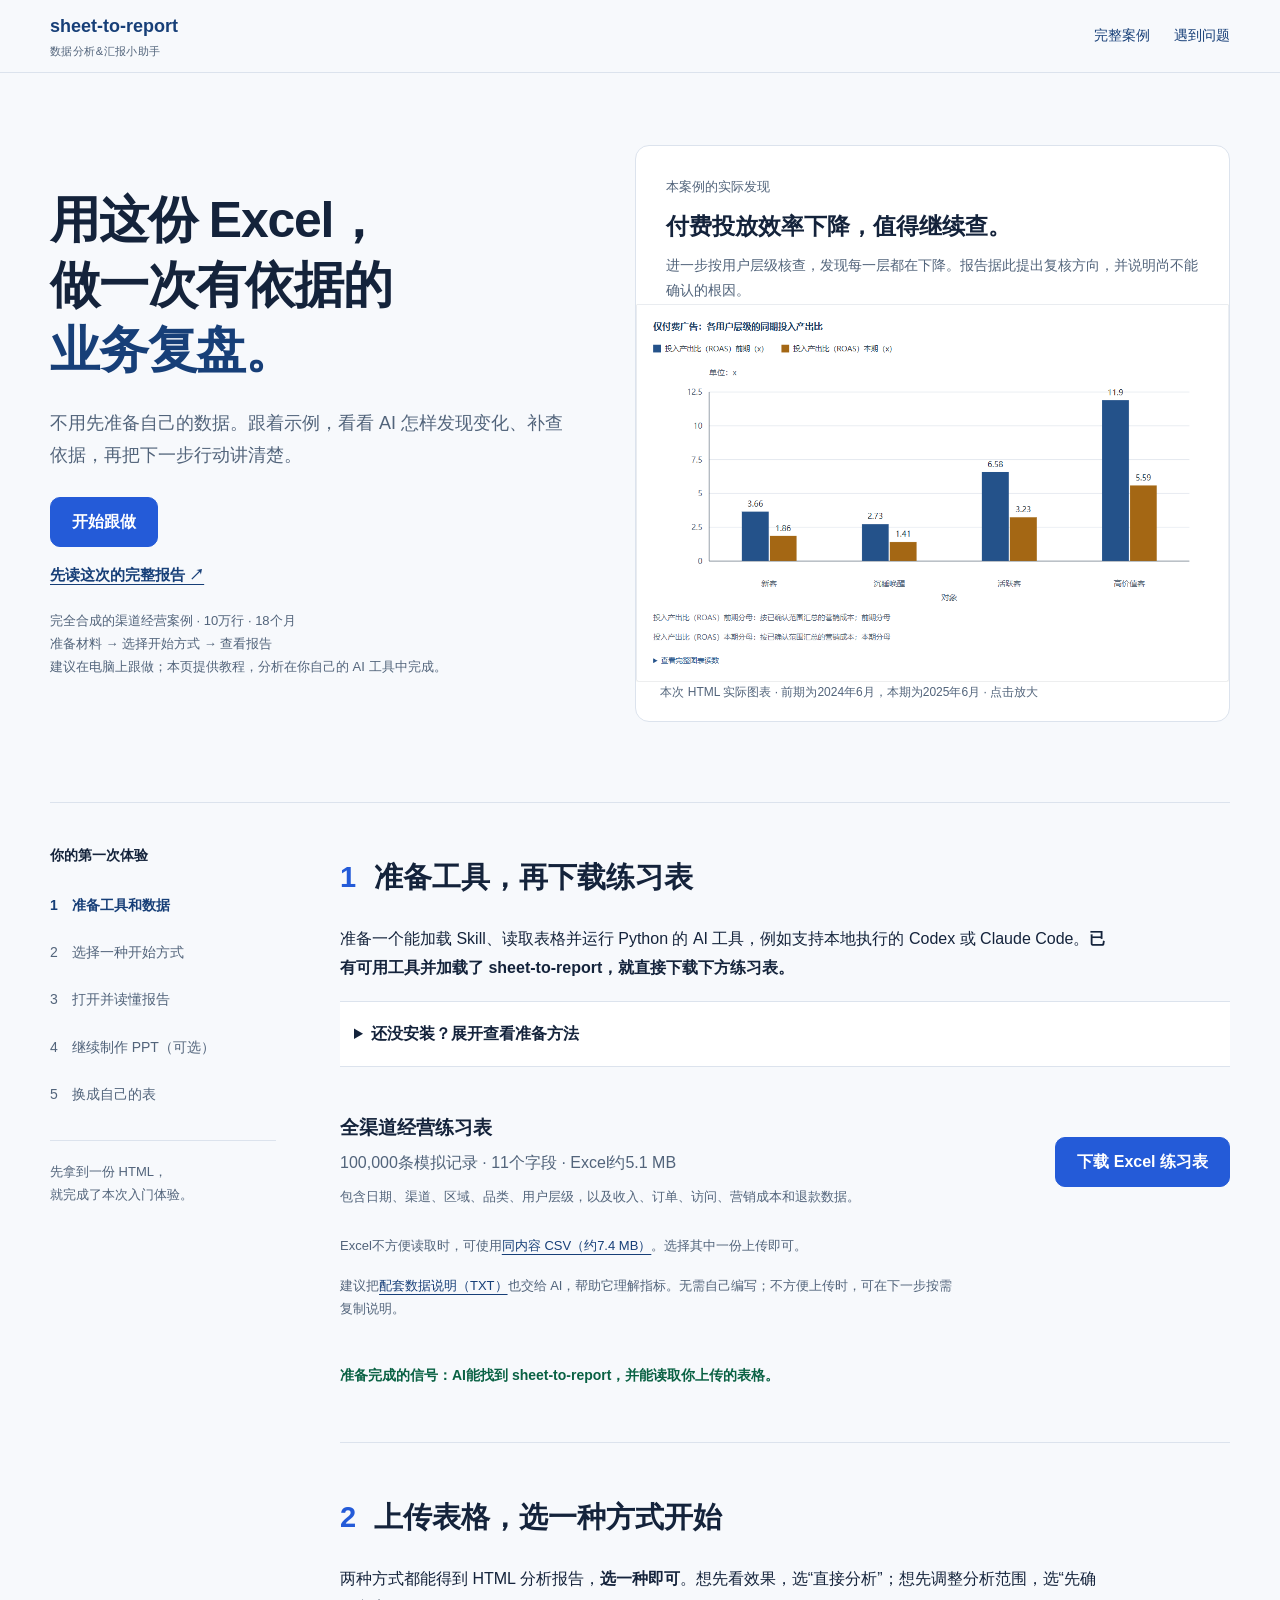
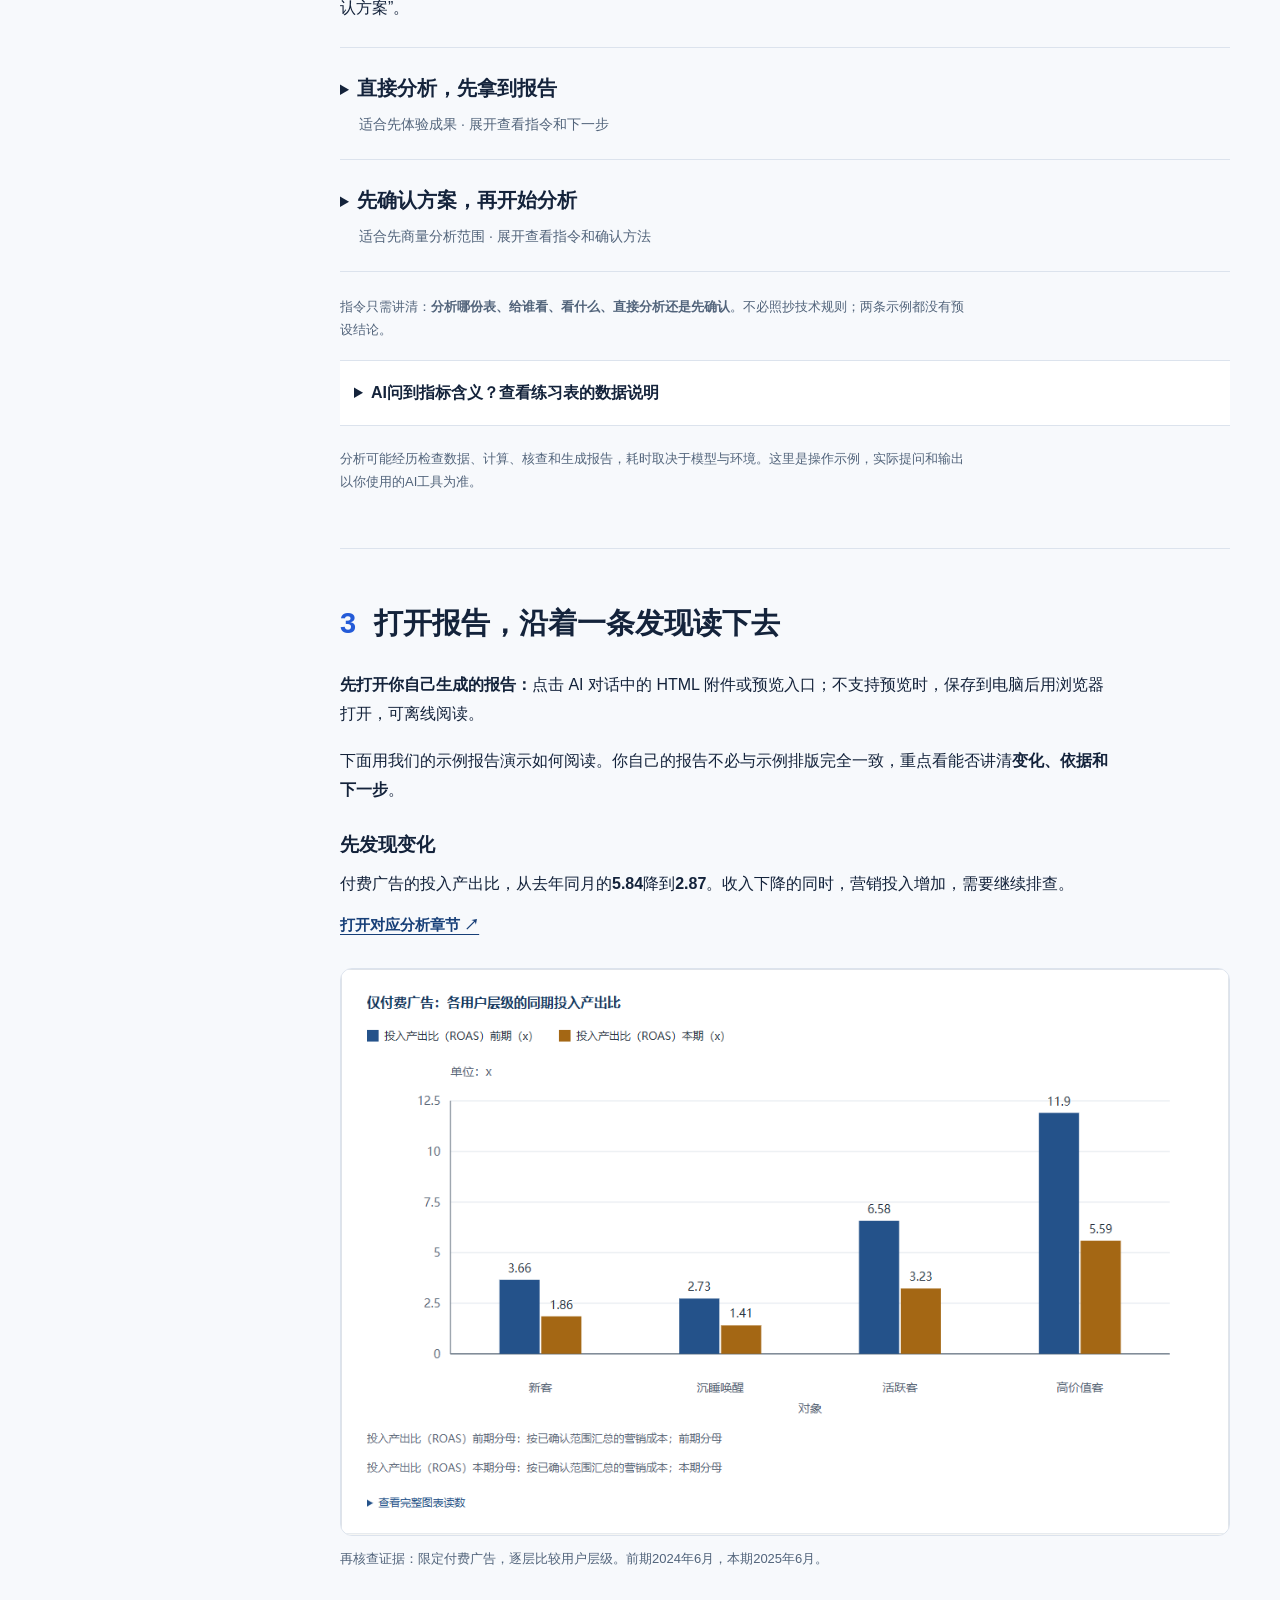
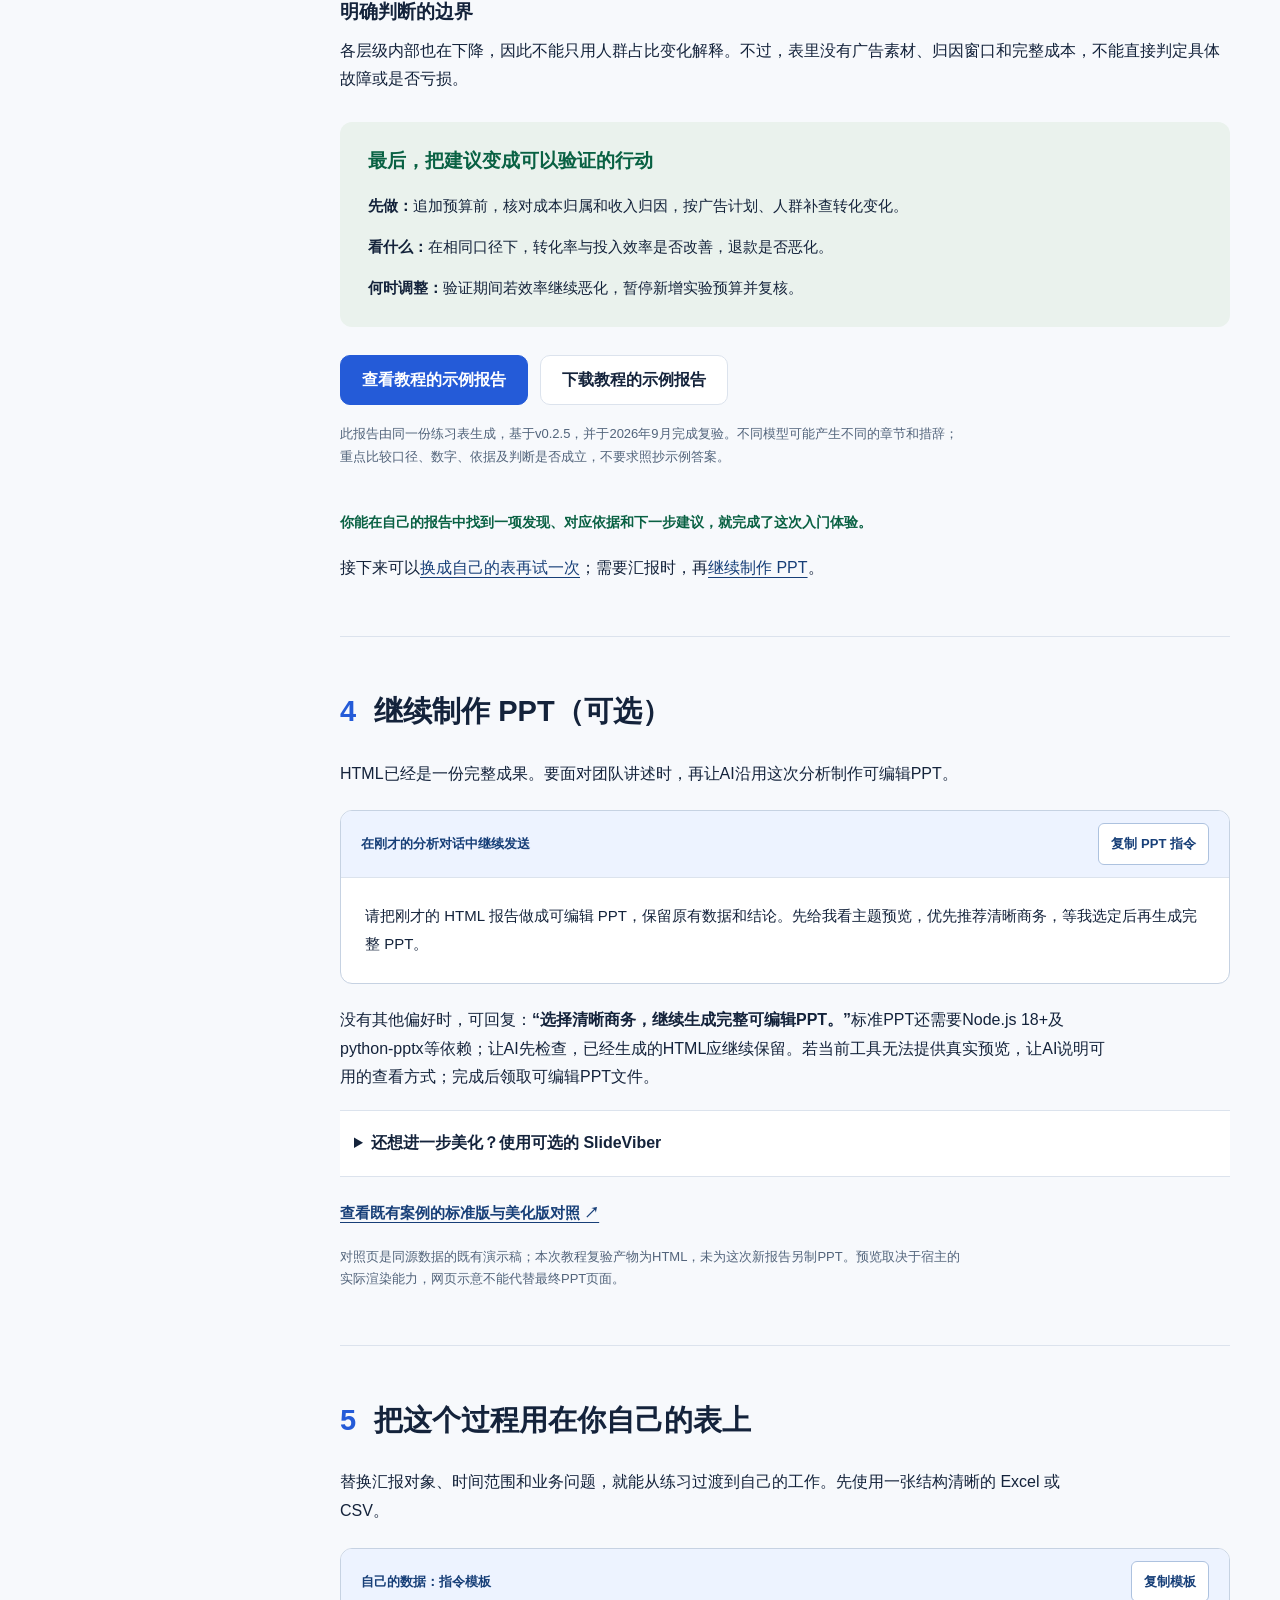
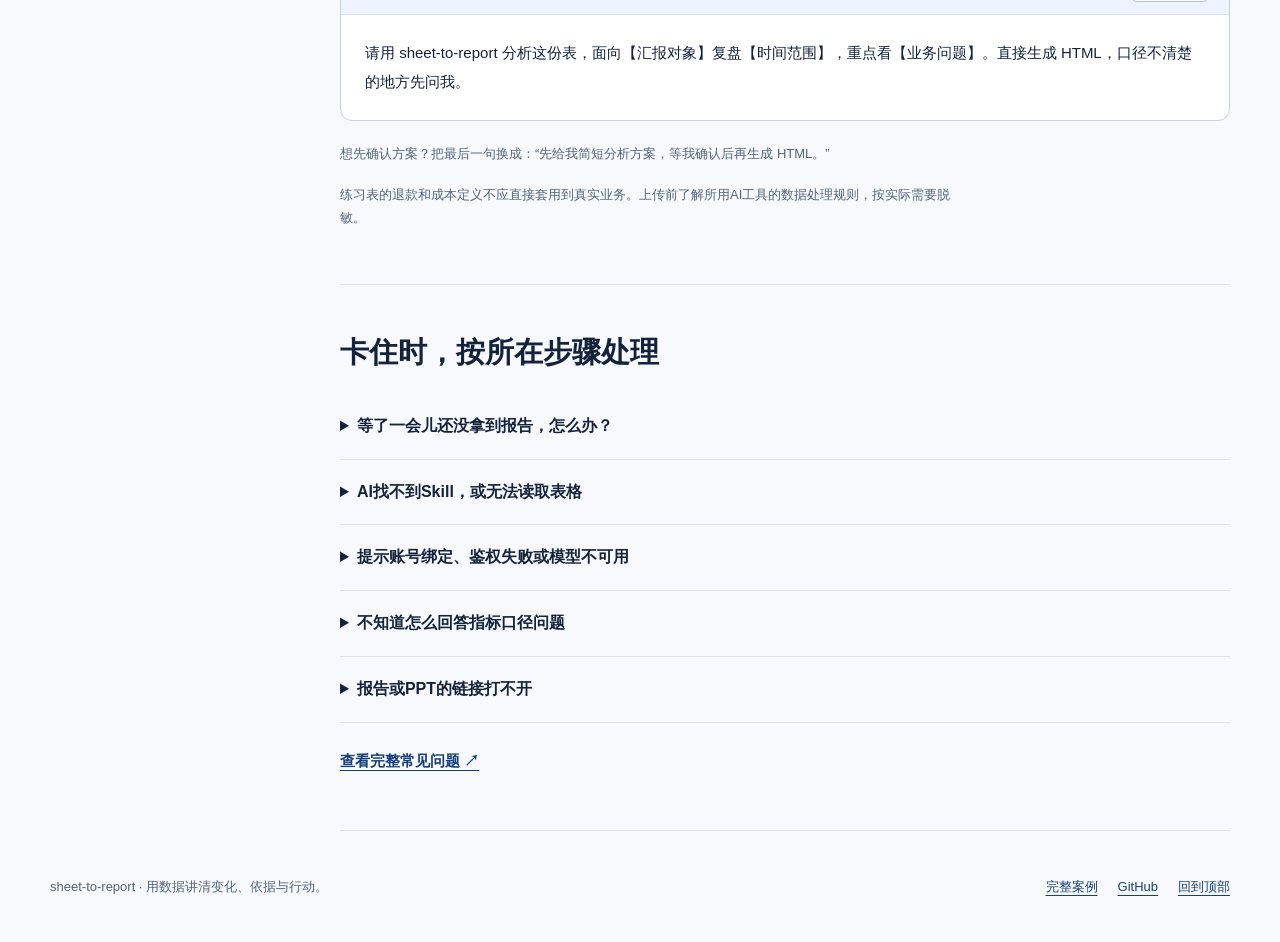
==== commit 348aa2ed: "docs: number optional tutorial follow-up sections" ====
--- a/docs/guide.html
+++ b/docs/guide.html
@@ -15,7 +15,7 @@
  <figure class="hero-proof"><div class="proof-heading"><span>本案例的实际发现</span><strong>付费投放效率下降，值得继续查。</strong><p>进一步按用户层级核查，发现每一层都在下降。报告据此提出复核方向，并说明尚不能确认的根因。</p></div><a href="assets/guide/paid-segments.png" target="_blank" rel="noopener" aria-label="打开付费用户层级图大图"><img src="assets/guide/paid-segments.png" width="1064" height="680" alt="仅付费广告：新客、沉睡唤醒、活跃客和高价值客的投入产出比，2025年6月均低于2024年6月"></a><figcaption>本次 HTML 实际图表 · 前期为2024年6月，本期为2025年6月 · 点击放大</figcaption></figure>
 </section>
 <div class="walkthrough wrap">
- <aside class="contents"><p>你的第一次体验</p><nav aria-label="教程步骤"><a href="#start">1　准备工具和数据</a><a href="#ask">2　选择一种开始方式</a><a href="#read">3　打开并读懂报告</a><a href="#ppt">可选：继续制作 PPT</a><a href="#own">换成自己的表</a></nav><p class="small">先拿到一份 HTML，<br>就完成了本次入门体验。</p></aside>
+ <aside class="contents"><p>你的第一次体验</p><nav aria-label="教程步骤"><a href="#start">1　准备工具和数据</a><a href="#ask">2　选择一种开始方式</a><a href="#read">3　打开并读懂报告</a><a href="#ppt">4　继续制作 PPT（可选）</a><a href="#own">5　换成自己的表</a></nav><p class="small">先拿到一份 HTML，<br>就完成了本次入门体验。</p></aside>
  <div class="steps">
  <section class="step" id="start" aria-labelledby="start-title"><div class="step-heading"><span class="step-number">1</span><h2 id="start-title">准备工具，再下载练习表</h2></div>
  <p>准备一个能加载 Skill、读取表格并运行 Python 的 AI 工具，例如支持本地执行的 Codex 或 Claude Code。<strong>已有可用工具并加载了 sheet-to-report，就直接下载下方练习表。</strong></p>
@@ -59,13 +59,13 @@
  <div class="actions"><a class="button primary" href="guide-report.html" target="_blank" rel="noopener">查看教程的示例报告</a><a class="button" href="guide-report.html" download="sheet-to-report-练习案例报告.html">下载教程的示例报告</a></div>
  <p class="small">此报告由同一份练习表生成，基于v0.2.5，并于2026年9月完成复验。不同模型可能产生不同的章节和措辞；重点比较口径、数字、依据及判断是否成立，不要求照抄示例答案。</p><p class="done">你能在自己的报告中找到一项发现、对应依据和下一步建议，就完成了这次入门体验。</p><p class="next-options">接下来可以<a href="#own">换成自己的表再试一次</a>；需要汇报时，再<a href="#ppt">继续制作 PPT</a>。</p>
  </section>
- <section class="step optional" id="ppt" aria-labelledby="ppt-title"><h2 id="ppt-title">需要汇报时，再继续制作 PPT</h2><p>HTML已经是一份完整成果。要面对团队讲述时，再让AI沿用这次分析制作可编辑PPT。</p>
+ <section class="step optional" id="ppt" aria-labelledby="ppt-title"><div class="step-heading"><span class="step-number">4</span><h2 id="ppt-title">继续制作 PPT（可选）</h2></div><p>HTML已经是一份完整成果。要面对团队讲述时，再让AI沿用这次分析制作可编辑PPT。</p>
  <div class="copy-box"><div class="copy-head"><span>在刚才的分析对话中继续发送</span><button type="button" data-copy="ppt-prompt">复制 PPT 指令</button></div><p id="ppt-prompt" class="prompt" tabindex="0">请把刚才的 HTML 报告做成可编辑 PPT，保留原有数据和结论。先给我看主题预览，优先推荐清晰商务，等我选定后再生成完整 PPT。</p></div>
  <p>没有其他偏好时，可回复：<strong>“选择清晰商务，继续生成完整可编辑PPT。”</strong>标准PPT还需要Node.js 18+及python-pptx等依赖；让AI先检查，已经生成的HTML应继续保留。若当前工具无法提供真实预览，让AI说明可用的查看方式；完成后领取可编辑PPT文件。</p>
  <details class="help-block"><summary>还想进一步美化？使用可选的 SlideViber</summary><div class="details-body"><p>SlideViber需另行安装。美化时沿用相同分析和已选主题，另外保存美化稿，标准稿保留。</p><div class="copy-box"><div class="copy-head"><span>在同一对话中继续美化</span><button type="button" data-copy="beautify-prompt">复制美化指令</button></div><p id="beautify-prompt" class="prompt" tabindex="0">请用 SlideViber 美化刚才的 PPT，保留原有数据、结论和主题，另存一份美化版。未安装的话，请先告诉我怎么安装。</p></div><a href="https://github.com/tf71991/slideviber-skill" target="_blank" rel="noopener">查看 SlideViber 安装说明 ↗</a></div></details>
  <p><a class="text-link" href="index.html#comparison">查看既有案例的标准版与美化版对照 ↗</a></p><p class="small">对照页是同源数据的既有演示稿；本次教程复验产物为HTML，未为这次新报告另制PPT。预览取决于宿主的实际渲染能力，网页示意不能代替最终PPT页面。</p>
  </section>
- <section class="step" id="own" aria-labelledby="own-title"><h2 id="own-title">把这个过程用在你自己的表上</h2><p>替换汇报对象、时间范围和业务问题，就能从练习过渡到自己的工作。先使用一张结构清晰的 Excel 或 CSV。</p><div class="copy-box"><div class="copy-head"><span>自己的数据：指令模板</span><button type="button" data-copy="own-prompt">复制模板</button></div><p id="own-prompt" class="prompt" tabindex="0">请用 sheet-to-report 分析这份表，面向【汇报对象】复盘【时间范围】，重点看【业务问题】。直接生成 HTML，口径不清楚的地方先问我。</p></div><p class="small">想先确认方案？把最后一句换成：“先给我简短分析方案，等我确认后再生成 HTML。”</p><p class="small">练习表的退款和成本定义不应直接套用到真实业务。上传前了解所用AI工具的数据处理规则，按实际需要脱敏。</p></section>
+ <section class="step" id="own" aria-labelledby="own-title"><div class="step-heading"><span class="step-number">5</span><h2 id="own-title">把这个过程用在你自己的表上</h2></div><p>替换汇报对象、时间范围和业务问题，就能从练习过渡到自己的工作。先使用一张结构清晰的 Excel 或 CSV。</p><div class="copy-box"><div class="copy-head"><span>自己的数据：指令模板</span><button type="button" data-copy="own-prompt">复制模板</button></div><p id="own-prompt" class="prompt" tabindex="0">请用 sheet-to-report 分析这份表，面向【汇报对象】复盘【时间范围】，重点看【业务问题】。直接生成 HTML，口径不清楚的地方先问我。</p></div><p class="small">想先确认方案？把最后一句换成：“先给我简短分析方案，等我确认后再生成 HTML。”</p><p class="small">练习表的退款和成本定义不应直接套用到真实业务。上传前了解所用AI工具的数据处理规则，按实际需要脱敏。</p></section>
  <section class="step" id="help" aria-labelledby="help-title"><h2 id="help-title">卡住时，按所在步骤处理</h2><div class="faq"><details><summary>等了一会儿还没拿到报告，怎么办？</summary><p>可以问：“现在进行到哪一步？还需要我提供什么？”先看AI是否正在执行或等待你确认。若已报错，让AI说明卡在哪一步、下一步怎么处理，并保留已生成的文件；无需反复发送整段首次指令。</p></details><details><summary>AI找不到Skill，或无法读取表格</summary><p>确认Skill已经加载，上传的是Excel或CSV文件而不是网页地址。让AI说明缺少哪项能力。需要安装时返回<a href="#install" data-expand="install">准备步骤</a>。</p></details><details><summary>提示账号绑定、鉴权失败或模型不可用</summary><p>先按所用AI平台的提示检查模型访问权限。这类问题发生在宿主侧，不需要为此重做表格。平台实验场不是本教程的必经步骤。</p></details><details><summary>不知道怎么回答指标口径问题</summary><p>可以回复：“请用这份表的字段解释两种口径有什么差别，以及会影响什么结论。”本练习可查看<a href="#data-notes" data-expand="data-notes">配套数据说明</a>；真实业务以你的实际定义为准。</p></details><details><summary>报告或PPT的链接打不开</summary><p>请AI重新提供实际文件或可用附件。HTML保存后可用浏览器打开；PPTX可用PowerPoint或WPS打开。当前宿主支持真实渲染时，可请AI直接展示页面图片；不能渲染时应明确说明。</p></details></div><a class="text-link" href="https://github.com/majichuan/sheet-to-report/blob/main/FAQ.md" target="_blank" rel="noopener">查看完整常见问题 ↗</a></section>
  </div>
 </div>
